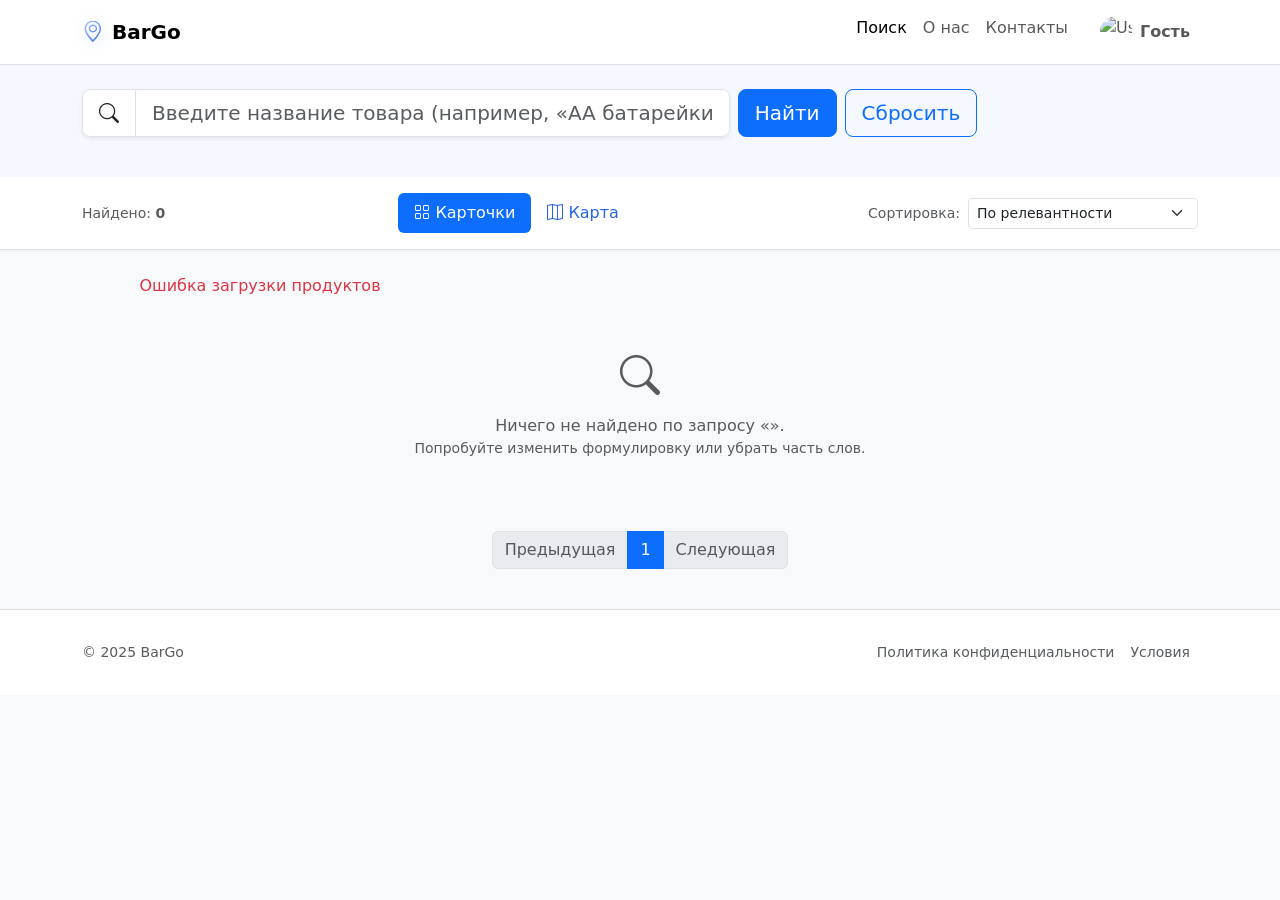
==== web/consumer/index.html @ 2ffe124f "feat: back" ====
<!DOCTYPE html>
<html lang="ru">
  <head>
    <meta charset="UTF-8" />
    <meta name="viewport" content="width=device-width, initial-scale=1" />
    <title>Поиск товаров — BarGo</title>

    <!-- Bootstrap -->
    <link rel="stylesheet" href="bootstrap-5.3.8-dist/css/bootstrap.css" />
    <link
      href="https://cdn.jsdelivr.net/npm/bootstrap-icons@1.11.3/font/bootstrap-icons.min.css"
      rel="stylesheet"
    />

    <!-- Custom CSS -->
    <link rel="stylesheet" href="style.css" />

    <!-- Leaflet CSS -->
    <link
      rel="stylesheet"
      href="https://unpkg.com/leaflet@1.9.4/dist/leaflet.css"
    />

    <!-- Optional: OSRM Routing Machine CSS -->
    <link
      rel="stylesheet"
      href="https://unpkg.com/leaflet-routing-machine@latest/dist/leaflet-routing-machine.css"
    />
  </head>
  <body>
    <!-- Navbar -->
    <nav
      class="navbar navbar-expand-lg navbar-light bg-white border-bottom sticky-top"
    >
      <div class="container">
        <a
          class="navbar-brand fw-bold d-flex align-items-center gap-2"
          href="#"
        >
          <i class="bi bi-geo-alt brand-geo" aria-hidden="true"></i>
          <span>BarGo</span>
        </a>

        <button
          class="btn btn-outline-secondary d-lg-none ms-auto me-2"
          data-bs-toggle="offcanvas"
          data-bs-target="#filtersOffcanvas"
        >
          <i class="bi bi-sliders"></i> Фильтры
        </button>

        <button
          class="navbar-toggler"
          type="button"
          data-bs-toggle="collapse"
          data-bs-target="#topbar"
          aria-controls="topbar"
          aria-expanded="false"
          aria-label="Toggle navigation"
        >
          <span class="navbar-toggler-icon"></span>
        </button>

        <div class="collapse navbar-collapse" id="topbar">
          <ul class="navbar-nav ms-auto">
            <li class="nav-item">
              <a class="nav-link active" href="#">Поиск</a>
            </li>
            <li class="nav-item"><a class="nav-link" href="#">О нас</a></li>
            <li class="nav-item"><a class="nav-link" href="#">Контакты</a></li>

            <!-- User dropdown -->
            <li class="nav-item dropdown ms-3" id="userNavItem">
              <a
                class="nav-link dropdown-toggle d-flex align-items-center gap-2"
                href="#"
                id="userButton"
                role="button"
                data-bs-toggle="dropdown"
                aria-expanded="false"
              >
                <img
                  src="https://img.freepik.com/premium-vector/default-avatar-profile-icon-social-media-user-image-gray-avatar-icon-blank-profile-silhouette-vector-illustration_561158-3485.jpg?semt=ais_hybrid&w=740&q=80"
                  alt="User Photo"
                  class="rounded-circle"
                  width="32"
                  height="32"
                />

                <span id="userName" class="fw-semibold">Гость</span>
              </a>

              <ul class="dropdown-menu dropdown-menu-end shadow" id="userMenu">
                <li>
                  <a class="dropdown-item" href="#"
                    ><i class="bi bi-pencil-square me-2"></i>Редактировать
                    профиль</a
                  >
                </li>
                <li><hr class="dropdown-divider" /></li>
                <li>
                  <a class="dropdown-item text-danger" href="#" id="logoutBtn"
                    ><i class="bi bi-box-arrow-right me-2"></i>Выйти</a
                  >
                </li>
              </ul>
            </li>
          </ul>
        </div>
      </div>
    </nav>

    <!-- LOGIN / SIGNUP MODAL -->
    <div class="modal fade" id="authModal" tabindex="-1" aria-hidden="true">
      <div class="modal-dialog modal-dialog-centered">
        <div class="modal-content rounded-4 shadow">
          <div class="modal-header border-0">
            <h5 class="modal-title" id="authModalLabel">Вход в аккаунт</h5>
            <button
              type="button"
              class="btn-close"
              data-bs-dismiss="modal"
              aria-label="Закрыть"
            ></button>
          </div>
          <div class="modal-body">
            <!-- Login Form -->
            <form id="loginForm" autocomplete="off">
              <div class="mb-3">
                <label for="loginEmail" class="form-label">Email</label>
                <input
                  type="email"
                  class="form-control"
                  id="loginEmail"
                  placeholder="Введите email"
                  required
                />
              </div>
              <div class="mb-3">
                <label for="loginPassword" class="form-label">Пароль</label>
                <input
                  type="password"
                  class="form-control"
                  id="loginPassword"
                  placeholder="Введите пароль"
                  required
                />
              </div>
              <div id="loginError" class="text-danger small d-none mb-2"></div>
              <button type="submit" class="btn btn-primary w-100">Войти</button>
            </form>

            <!-- Register Form -->
            <form id="signupForm" class="d-none mt-3" autocomplete="off">
              <div class="row">
                <div class="col-md-6 mb-2">
                  <input
                    type="text"
                    class="form-control"
                    id="signupFirstname"
                    placeholder="Имя"
                    required
                  />
                </div>
                <div class="col-md-6 mb-2">
                  <input
                    type="text"
                    class="form-control"
                    id="signupLastname"
                    placeholder="Фамилия"
                    required
                  />
                </div>
              </div>
              <div class="mb-2">
                <input
                  type="email"
                  class="form-control"
                  id="signupEmail"
                  placeholder="Email"
                  required
                />
              </div>
              <div class="mb-2">
                <input
                  type="tel"
                  class="form-control"
                  id="signupPhone"
                  placeholder="Телефон"
                  required
                />
              </div>
              <div class="mb-2">
                <input
                  type="password"
                  class="form-control"
                  id="signupPassword"
                  placeholder="Пароль"
                  required
                />
              </div>
              <div id="signupError" class="text-danger small d-none mb-2"></div>
              <button type="submit" class="btn btn-success w-100">
                Создать аккаунт
              </button>
            </form>

            <!-- Switch link -->
            <div class="text-center mt-3">
              <a href="#" id="switchAuth" class="small text-primary"
                >Нет аккаунта? Зарегистрируйтесь</a
              >
            </div>
          </div>
        </div>
      </div>
    </div>

    <!-- Search row -->
    <section class="py-4 section-soft">
      <div class="container">
        <form
          id="searchForm"
          class="row g-2 align-items-center"
          autocomplete="off"
        >
          <div class="col-12 col-lg-7">
            <label for="q" class="form-label visually-hidden">Что ищем?</label>
            <div
              class="input-group input-group-lg shadow-sm rounded-3 overflow-hidden"
            >
              <span class="input-group-text bg-white"
                ><i class="bi bi-search"></i
              ></span>
              <input
                id="q"
                type="text"
                class="form-control"
                placeholder="Введите название товара (например, «AA батарейки»)"
              />
            </div>
          </div>
          <div class="col-12 col-lg-auto">
            <button class="btn btn-lg btn-primary w-100" type="submit">
              Найти
            </button>
          </div>
          <div class="col-12 col-lg-auto">
            <button
              id="clearBtn"
              class="btn btn-lg btn-outline-primary w-100"
              type="button"
            >
              Сбросить
            </button>
          </div>
        </form>

        <!-- Чипы активных параметров -->
        <div class="mt-3 d-flex flex-wrap align-items-center gap-2 small">
          <span id="activeQueryChip" class="badge rounded-pill bg-chip d-none"
            >Запрос: «...»</span
          >
          <span id="activeSortChip" class="badge rounded-pill bg-chip d-none"
            >Сортировка: ...</span
          >
          <span
            id="clearAll"
            class="link-primary text-decoration-none d-none"
            role="button"
            >Сбросить всё</span
          >
        </div>
      </div>
    </section>

    <!-- Controls: найдено + табы + сортировка -->
    <section class="py-3 controls-sticky bg-white border-bottom">
      <div
        class="container d-flex flex-wrap align-items-center justify-content-between gap-3"
      >
        <div class="text-muted small">
          Найдено: <strong id="foundCount">—</strong>
        </div>

        <!-- Табы -->
        <ul class="nav nav-pills ms-auto me-auto" id="viewTabs" role="tablist">
          <li class="nav-item" role="presentation">
            <button
              class="nav-link active"
              id="list-tab"
              data-bs-toggle="tab"
              data-bs-target="#listPane"
              type="button"
              role="tab"
              aria-controls="listPane"
              aria-selected="true"
            >
              <i class="bi bi-grid"></i> Карточки
            </button>
          </li>
          <li class="nav-item" role="presentation">
            <button
              class="nav-link"
              id="map-tab"
              data-bs-toggle="tab"
              data-bs-target="#mapPane"
              type="button"
              role="tab"
              aria-controls="mapPane"
              aria-selected="false"
            >
              <i class="bi bi-map"></i> Карта
            </button>
          </li>
        </ul>

        <!-- Сортировка -->
        <div class="d-flex align-items-center gap-2">
          <label for="sortSelect" class="small text-muted mb-0"
            >Сортировка:</label
          >
          <select
            id="sortSelect"
            class="form-select form-select-sm sort-select"
          >
            <option value="relevance" selected>По релевантности</option>
            <option value="price_asc">Цена: сначала дешевле</option>
            <option value="price_desc">Цена: сначала дороже</option>
            <option value="distance_asc">Расстояние: ближайшие</option>
            <option value="distance_desc">Расстояние: дальние</option>
          </select>
        </div>
      </div>
    </section>

    <!-- Content -->
    <section class="py-4">
      <div class="container">
        <div class="tab-content">
          <!-- LIST VIEW -->
          <div
            class="tab-pane fade show active"
            id="listPane"
            role="tabpanel"
            aria-labelledby="list-tab"
          >
            <div
              id="cardsGrid"
              class="row row-cols-1 row-cols-md-2 row-cols-lg-3 g-4"
            ></div>

            <!-- Ничего не найдено -->
            <div id="emptyState" class="text-center text-muted py-5 d-none">
              <i class="bi bi-search fs-1 d-block mb-2"></i>
              Ничего не найдено по запросу «<span id="emptyQuery">...</span>».
              <div class="small">
                Попробуйте изменить формулировку или убрать часть слов.
              </div>
            </div>

            <!-- Пагинация -->
            <nav class="mt-4">
              <ul
                class="pagination justify-content-center"
                id="pagination"
              ></ul>
            </nav>
          </div>

          <!-- MAP VIEW -->
          <div
            class="tab-pane fade"
            id="mapPane"
            role="tabpanel"
            aria-labelledby="map-tab"
          >
            <div
              class="map-wrapper rounded-3 border shadow-sm overflow-hidden"
              style="height: 600px"
            >
              <div id="map" style="height: 100%; width: 100%"></div>
            </div>
          </div>
        </div>
        <!-- /tab-content -->
      </div>
    </section>

    <!-- Footer -->
    <footer class="border-top py-4 bg-white">
      <div
        class="container d-flex flex-wrap justify-content-between align-items-center gap-3"
      >
        <span class="text-muted small">© 2025 BarGo</span>
        <ul class="nav small">
          <li class="nav-item">
            <a href="#" class="nav-link px-2 text-muted"
              >Политика конфиденциальности</a
            >
          </li>
          <li class="nav-item">
            <a href="#" class="nav-link px-2 text-muted">Условия</a>
          </li>
        </ul>
      </div>
    </footer>

    <!-- Bootstrap JS (bundle обязателен для табов) -->
    <script src="bootstrap-5.3.8-dist/js/bootstrap.bundle.js"></script>

    <!-- Leaflet JS -->
    <script src="https://unpkg.com/leaflet@1.9.4/dist/leaflet.js"></script>

    <!-- OSRM Routing Machine -->
    <script src="https://unpkg.com/leaflet-routing-machine@latest/dist/leaflet-routing-machine.js"></script>

    <!-- Custom scripts -->
    <script src="auth.js"></script>
    <script src="script.js"></script>
    <script src="map.js"></script>
    <script src="productsLoader.js"></script>
  </body>
</html>
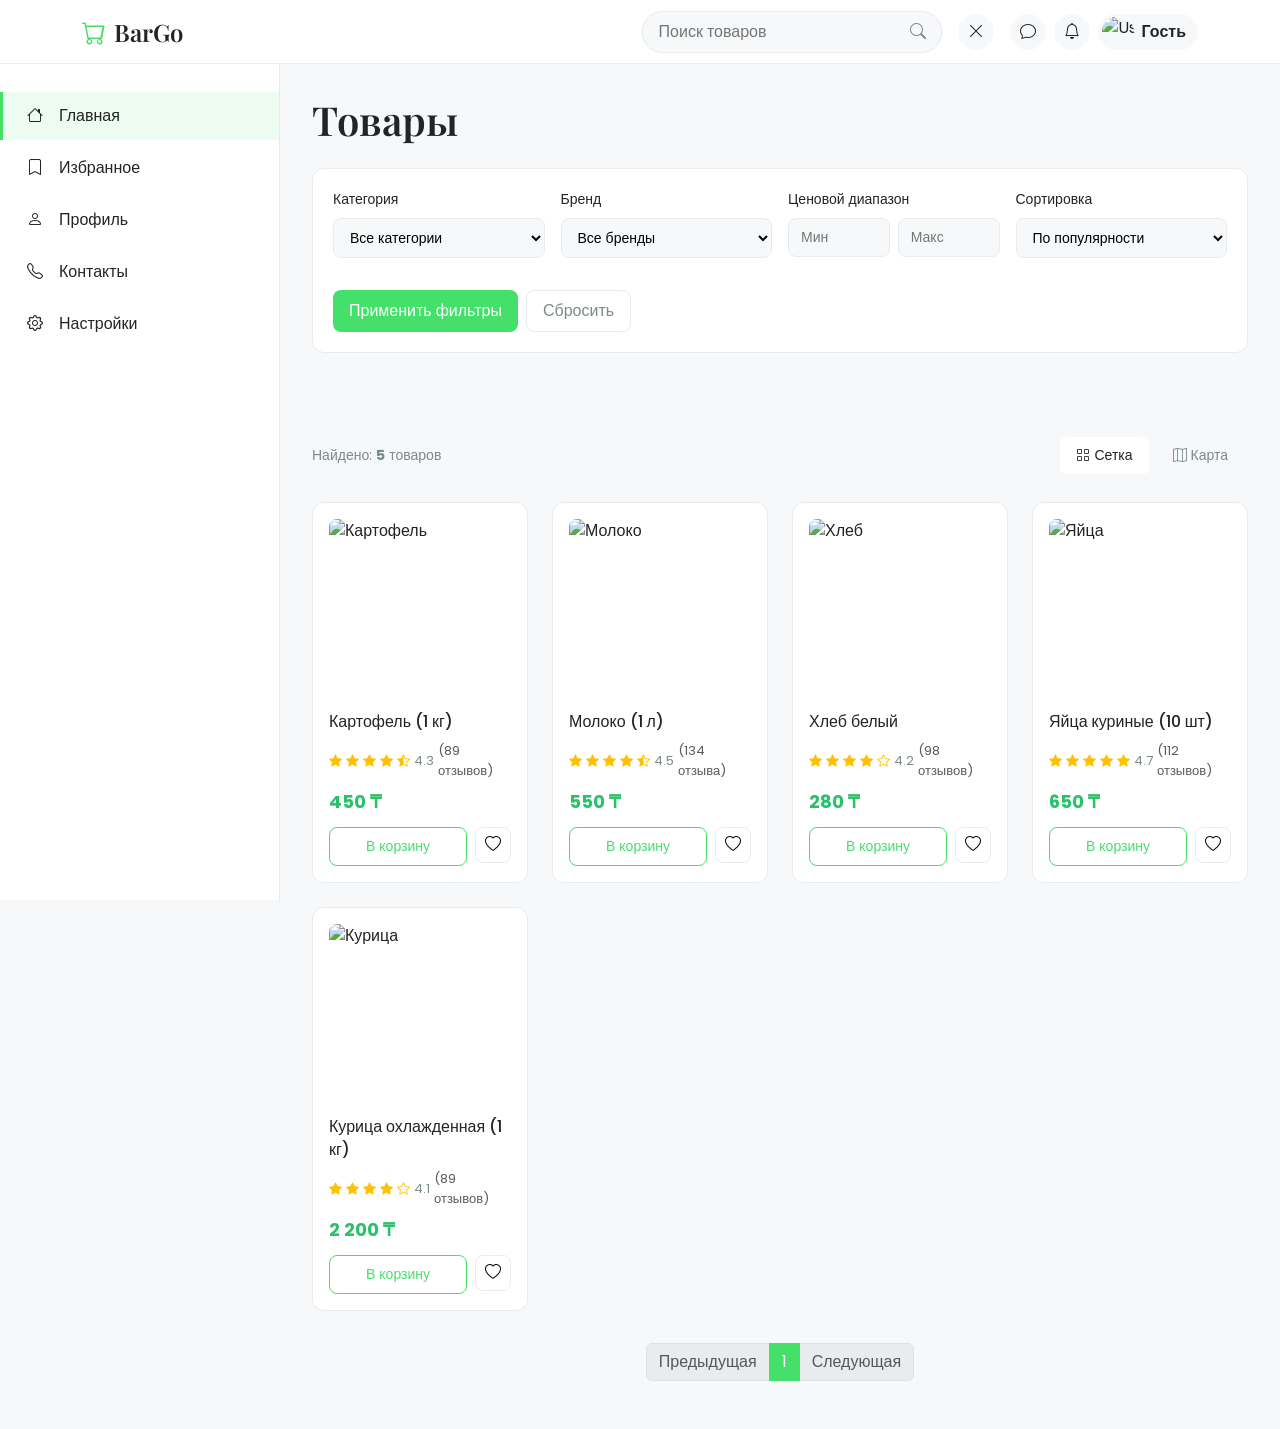
==== commit 8b82a9a5: "feat: in_stock fix" ====
--- a/web/consumer/index.html
+++ b/web/consumer/index.html
@@ -3,114 +3,145 @@
   <head>
     <meta charset="UTF-8" />
     <meta name="viewport" content="width=device-width, initial-scale=1" />
-    <title>Поиск товаров — BarGo</title>
+    <title>BarGo - Поиск товаров</title>
 
     <!-- Bootstrap -->
-    <link rel="stylesheet" href="bootstrap-5.3.8-dist/css/bootstrap.css" />
+    <link rel="stylesheet" href="./bootstrap-5.3.8-dist/css/bootstrap.css" />
     <link
       href="https://cdn.jsdelivr.net/npm/bootstrap-icons@1.11.3/font/bootstrap-icons.min.css"
       rel="stylesheet"
     />
 
-    <!-- Custom CSS -->
-    <link rel="stylesheet" href="style.css" />
+    <!-- Google Fonts -->
+    <link
+      href="https://fonts.googleapis.com/css2?family=Playfair+Display:wght@600&family=Poppins:wght@400;500;700&display=swap"
+      rel="stylesheet"
+    />
 
     <!-- Leaflet CSS -->
     <link
       rel="stylesheet"
       href="https://unpkg.com/leaflet@1.9.4/dist/leaflet.css"
     />
-
-    <!-- Optional: OSRM Routing Machine CSS -->
     <link
       rel="stylesheet"
       href="https://unpkg.com/leaflet-routing-machine@latest/dist/leaflet-routing-machine.css"
     />
+
+    <!-- Custom CSS -->
+    <link rel="stylesheet" href="style.css" />
   </head>
+
   <body>
-    <!-- Navbar -->
-    <nav
-      class="navbar navbar-expand-lg navbar-light bg-white border-bottom sticky-top"
-    >
-      <div class="container">
-        <a
-          class="navbar-brand fw-bold d-flex align-items-center gap-2"
-          href="#"
-        >
-          <i class="bi bi-geo-alt brand-geo" aria-hidden="true"></i>
-          <span>BarGo</span>
+    <!-- Header -->
+    <header class="header">
+      <div class="container h-100">
+        <div class="d-flex align-items-center justify-content-between h-100">
+          <div class="d-flex align-items-center gap-4">
+            <button class="icon-btn d-lg-none" id="sidebarToggle">
+              <i class="bi bi-list"></i>
+            </button>
+            <a href="#" class="logo d-flex align-items-center gap-2">
+              <i class="bi bi-cart"></i>
+              <span>BarGo</span>
+            </a>
+          </div>
+
+          <form
+            id="searchForm"
+            class="d-flex align-items-center gap-3"
+            autocomplete="off"
+          >
+            <div class="position-relative">
+              <input
+                type="text"
+                class="search-input"
+                placeholder="Поиск товаров"
+                id="q"
+              />
+              <i
+                class="bi bi-search position-absolute"
+                style="
+                  right: 16px;
+                  top: 50%;
+                  transform: translateY(-50%);
+                  color: var(--muted);
+                "
+              ></i>
+            </div>
+
+            <button type="button" class="icon-btn" id="clearBtn">
+              <i class="bi bi-x-lg"></i>
+            </button>
+
+            <div class="d-flex gap-2">
+              <button class="icon-btn">
+                <i class="bi bi-chat"></i>
+              </button>
+              <button class="icon-btn">
+                <i class="bi bi-bell"></i>
+              </button>
+              <div class="dropdown">
+                <button
+                  class="icon-btn dropdown-toggle d-flex align-items-center gap-2"
+                  id="userButton"
+                  data-bs-toggle="dropdown"
+                >
+                  <img
+                    src="https://img.freepik.com/premium-vector/default-avatar-profile-icon-social-media-user-image-gray-avatar-icon-blank-profile-silhouette-vector-illustration_561158-3485.jpg?semt=ais_hybrid&w=740&q=80"
+                    alt="User Photo"
+                    class="rounded-circle"
+                    width="32"
+                    height="32"
+                    id="userAvatar"
+                  />
+                  <span id="userName" class="fw-semibold">Гость</span>
+                </button>
+                <ul class="dropdown-menu dropdown-menu-end" id="userMenu">
+                  <li>
+                    <a class="dropdown-item" href="#"
+                      ><i class="bi bi-pencil-square me-2"></i>Редактировать
+                      профиль</a
+                    >
+                  </li>
+                  <li>
+                    <hr class="dropdown-divider" />
+                  </li>
+                  <li>
+                    <a class="dropdown-item text-danger" href="#" id="logoutBtn"
+                      ><i class="bi bi-box-arrow-right me-2"></i>Выйти</a
+                    >
+                  </li>
+                </ul>
+              </div>
+            </div>
+          </form>
+        </div>
+      </div>
+    </header>
+
+    <!-- Sidebar -->
+    <aside class="sidebar" id="sidebar">
+      <nav class="sidebar-nav">
+        <a href="#" class="nav-link active">
+          <i class="bi bi-house me-3"></i>Главная
         </a>
-
-        <button
-          class="btn btn-outline-secondary d-lg-none ms-auto me-2"
-          data-bs-toggle="offcanvas"
-          data-bs-target="#filtersOffcanvas"
-        >
-          <i class="bi bi-sliders"></i> Фильтры
-        </button>
-
-        <button
-          class="navbar-toggler"
-          type="button"
-          data-bs-toggle="collapse"
-          data-bs-target="#topbar"
-          aria-controls="topbar"
-          aria-expanded="false"
-          aria-label="Toggle navigation"
-        >
-          <span class="navbar-toggler-icon"></span>
-        </button>
-
-        <div class="collapse navbar-collapse" id="topbar">
-          <ul class="navbar-nav ms-auto">
-            <li class="nav-item">
-              <a class="nav-link active" href="#">Поиск</a>
-            </li>
-            <li class="nav-item"><a class="nav-link" href="#">О нас</a></li>
-            <li class="nav-item"><a class="nav-link" href="#">Контакты</a></li>
-
-            <!-- User dropdown -->
-            <li class="nav-item dropdown ms-3" id="userNavItem">
-              <a
-                class="nav-link dropdown-toggle d-flex align-items-center gap-2"
-                href="#"
-                id="userButton"
-                role="button"
-                data-bs-toggle="dropdown"
-                aria-expanded="false"
-              >
-                <img
-                  src="https://img.freepik.com/premium-vector/default-avatar-profile-icon-social-media-user-image-gray-avatar-icon-blank-profile-silhouette-vector-illustration_561158-3485.jpg?semt=ais_hybrid&w=740&q=80"
-                  alt="User Photo"
-                  class="rounded-circle"
-                  width="32"
-                  height="32"
-                />
-
-                <span id="userName" class="fw-semibold">Гость</span>
-              </a>
-
-              <ul class="dropdown-menu dropdown-menu-end shadow" id="userMenu">
-                <li>
-                  <a class="dropdown-item" href="#"
-                    ><i class="bi bi-pencil-square me-2"></i>Редактировать
-                    профиль</a
-                  >
-                </li>
-                <li><hr class="dropdown-divider" /></li>
-                <li>
-                  <a class="dropdown-item text-danger" href="#" id="logoutBtn"
-                    ><i class="bi bi-box-arrow-right me-2"></i>Выйти</a
-                  >
-                </li>
-              </ul>
-            </li>
-          </ul>
-        </div>
-      </div>
-    </nav>
-
-    <!-- LOGIN / SIGNUP MODAL -->
+        <a href="#" class="nav-link">
+          <i class="bi bi-bookmark me-3"></i>Избранное
+        </a>
+        <a href="#" class="nav-link">
+          <i class="bi bi-person me-3"></i>Профиль
+        </a>
+        <a href="#" class="nav-link">
+          <i class="bi bi-telephone me-3"></i>Контакты
+        </a>
+        <a href="#" class="nav-link">
+          <i class="bi bi-gear me-3"></i>Настройки
+        </a>
+      </nav>
+    </aside>
+
+    <!-- Auth Modal -->
     <div class="modal fade" id="authModal" tabindex="-1" aria-hidden="true">
       <div class="modal-dialog modal-dialog-centered">
         <div class="modal-content rounded-4 shadow">
@@ -204,7 +235,6 @@
                 Создать аккаунт
               </button>
             </form>
-
             <!-- Switch link -->
             <div class="text-center mt-3">
               <a href="#" id="switchAuth" class="small text-primary"
@@ -216,209 +246,313 @@
       </div>
     </div>
 
-    <!-- Search row -->
-    <section class="py-4 section-soft">
-      <div class="container">
-        <form
-          id="searchForm"
-          class="row g-2 align-items-center"
-          autocomplete="off"
-        >
-          <div class="col-12 col-lg-7">
-            <label for="q" class="form-label visually-hidden">Что ищем?</label>
-            <div
-              class="input-group input-group-lg shadow-sm rounded-3 overflow-hidden"
-            >
-              <span class="input-group-text bg-white"
-                ><i class="bi bi-search"></i
-              ></span>
-              <input
-                id="q"
-                type="text"
-                class="form-control"
-                placeholder="Введите название товара (например, «AA батарейки»)"
-              />
-            </div>
-          </div>
-          <div class="col-12 col-lg-auto">
-            <button class="btn btn-lg btn-primary w-100" type="submit">
-              Найти
+    <!-- Main Content -->
+    <main class="main-content">
+      <h1 class="page-title">Товары</h1>
+
+      <!-- Filters Section -->
+      <section class="filters-section">
+        <div class="row g-3">
+          <div class="col-md-3">
+            <div class="filter-group">
+              <label class="filter-label">Категория</label>
+              <select class="filter-select" id="categoryFilter">
+                <option value="">Все категории</option>
+                <option value="овощи">Овощи</option>
+                <option value="молочные">Молочные продукты</option>
+                <option value="хлеб">Хлеб</option>
+                <option value="яйца">Яйца</option>
+                <option value="мясо">Мясо</option>
+                <option value="электроника">Электроника</option>
+              </select>
+            </div>
+          </div>
+          <div class="col-md-3">
+            <div class="filter-group">
+              <label class="filter-label">Бренд</label>
+              <select class="filter-select" id="brandFilter">
+                <option value="">Все бренды</option>
+                <option value="duracell">Duracell</option>
+              </select>
+            </div>
+          </div>
+          <div class="col-md-3">
+            <div class="filter-group">
+              <label class="filter-label">Ценовой диапазон</label>
+              <div class="d-flex gap-2">
+                <input
+                  type="number"
+                  class="filter-input"
+                  placeholder="Мин"
+                  id="priceMin"
+                />
+                <input
+                  type="number"
+                  class="filter-input"
+                  placeholder="Макс"
+                  id="priceMax"
+                />
+              </div>
+            </div>
+          </div>
+          <div class="col-md-3">
+            <div class="filter-group">
+              <label class="filter-label">Сортировка</label>
+              <select class="filter-select" id="sortSelect">
+                <option value="relevance" selected>По популярности</option>
+                <option value="price_asc">Цена: по возрастанию</option>
+                <option value="price_desc">Цена: по убыванию</option>
+                <option value="distance_asc">Расстояние: ближайшие</option>
+              </select>
+            </div>
+          </div>
+          <div class="col-12">
+            <div class="d-flex gap-2">
+              <button class="btn-apply" id="applyFilters">
+                Применить фильтры
+              </button>
+              <button class="btn-reset" id="clearBtn">Сбросить</button>
+            </div>
+          </div>
+        </div>
+      </section>
+
+      <!-- Active Filters -->
+      <div class="active-filters" id="activeFilters">
+        <span class="filter-chip d-none" id="activeQueryChip"></span>
+        <span class="filter-chip d-none" id="activeSortChip"></span>
+        <button type="button" class="btn-reset d-none" id="clearAll">
+          Сбросить всё
+        </button>
+      </div>
+
+      <!-- Controls -->
+      <div class="controls-row">
+        <div class="results-count">
+          Найдено: <strong id="foundCount">—</strong> товаров
+        </div>
+
+        <div class="d-flex align-items-center gap-3">
+          <div class="view-tabs">
+            <button class="view-tab active" data-view="grid">
+              <i class="bi bi-grid"></i> Сетка
             </button>
-          </div>
-          <div class="col-12 col-lg-auto">
-            <button
-              id="clearBtn"
-              class="btn btn-lg btn-outline-primary w-100"
-              type="button"
-            >
-              Сбросить
-            </button>
-          </div>
-        </form>
-
-        <!-- Чипы активных параметров -->
-        <div class="mt-3 d-flex flex-wrap align-items-center gap-2 small">
-          <span id="activeQueryChip" class="badge rounded-pill bg-chip d-none"
-            >Запрос: «...»</span
-          >
-          <span id="activeSortChip" class="badge rounded-pill bg-chip d-none"
-            >Сортировка: ...</span
-          >
-          <span
-            id="clearAll"
-            class="link-primary text-decoration-none d-none"
-            role="button"
-            >Сбросить всё</span
-          >
-        </div>
-      </div>
-    </section>
-
-    <!-- Controls: найдено + табы + сортировка -->
-    <section class="py-3 controls-sticky bg-white border-bottom">
-      <div
-        class="container d-flex flex-wrap align-items-center justify-content-between gap-3"
-      >
-        <div class="text-muted small">
-          Найдено: <strong id="foundCount">—</strong>
-        </div>
-
-        <!-- Табы -->
-        <ul class="nav nav-pills ms-auto me-auto" id="viewTabs" role="tablist">
-          <li class="nav-item" role="presentation">
-            <button
-              class="nav-link active"
-              id="list-tab"
-              data-bs-toggle="tab"
-              data-bs-target="#listPane"
-              type="button"
-              role="tab"
-              aria-controls="listPane"
-              aria-selected="true"
-            >
-              <i class="bi bi-grid"></i> Карточки
-            </button>
-          </li>
-          <li class="nav-item" role="presentation">
-            <button
-              class="nav-link"
-              id="map-tab"
-              data-bs-toggle="tab"
-              data-bs-target="#mapPane"
-              type="button"
-              role="tab"
-              aria-controls="mapPane"
-              aria-selected="false"
-            >
+            <button class="view-tab" data-view="map">
               <i class="bi bi-map"></i> Карта
             </button>
-          </li>
-        </ul>
-
-        <!-- Сортировка -->
-        <div class="d-flex align-items-center gap-2">
-          <label for="sortSelect" class="small text-muted mb-0"
-            >Сортировка:</label
-          >
-          <select
-            id="sortSelect"
-            class="form-select form-select-sm sort-select"
-          >
-            <option value="relevance" selected>По релевантности</option>
-            <option value="price_asc">Цена: сначала дешевле</option>
-            <option value="price_desc">Цена: сначала дороже</option>
-            <option value="distance_asc">Расстояние: ближайшие</option>
-            <option value="distance_desc">Расстояние: дальние</option>
-          </select>
-        </div>
-      </div>
-    </section>
-
-    <!-- Content -->
-    <section class="py-4">
-      <div class="container">
-        <div class="tab-content">
-          <!-- LIST VIEW -->
-          <div
-            class="tab-pane fade show active"
-            id="listPane"
-            role="tabpanel"
-            aria-labelledby="list-tab"
-          >
-            <div
-              id="cardsGrid"
-              class="row row-cols-1 row-cols-md-2 row-cols-lg-3 g-4"
-            ></div>
-
-            <!-- Ничего не найдено -->
-            <div id="emptyState" class="text-center text-muted py-5 d-none">
-              <i class="bi bi-search fs-1 d-block mb-2"></i>
-              Ничего не найдено по запросу «<span id="emptyQuery">...</span>».
-              <div class="small">
-                Попробуйте изменить формулировку или убрать часть слов.
-              </div>
-            </div>
-
-            <!-- Пагинация -->
-            <nav class="mt-4">
-              <ul
-                class="pagination justify-content-center"
-                id="pagination"
-              ></ul>
-            </nav>
-          </div>
-
-          <!-- MAP VIEW -->
-          <div
-            class="tab-pane fade"
-            id="mapPane"
-            role="tabpanel"
-            aria-labelledby="map-tab"
-          >
-            <div
-              class="map-wrapper rounded-3 border shadow-sm overflow-hidden"
-              style="height: 600px"
-            >
-              <div id="map" style="height: 100%; width: 100%"></div>
-            </div>
-          </div>
-        </div>
-        <!-- /tab-content -->
-      </div>
-    </section>
-
-    <!-- Footer -->
-    <footer class="border-top py-4 bg-white">
-      <div
-        class="container d-flex flex-wrap justify-content-between align-items-center gap-3"
-      >
-        <span class="text-muted small">© 2025 BarGo</span>
-        <ul class="nav small">
-          <li class="nav-item">
-            <a href="#" class="nav-link px-2 text-muted"
-              >Политика конфиденциальности</a
-            >
-          </li>
-          <li class="nav-item">
-            <a href="#" class="nav-link px-2 text-muted">Условия</a>
-          </li>
-        </ul>
-      </div>
-    </footer>
-
-    <!-- Bootstrap JS (bundle обязателен для табов) -->
+          </div>
+        </div>
+      </div>
+
+      <!-- Products Grid -->
+      <div class="product-grid" id="cardsGrid">
+        <!-- Product Cards -->
+        <div
+          class="prod-card"
+          data-title="Картофель (1 кг)"
+          data-keywords="картошка картофель овощи гарнир"
+          data-price="450"
+          data-distance="0.8"
+          data-category="овощи"
+          data-brand=""
+        >
+          <div class="product-card">
+            <img
+              src="https://images.unsplash.com/photo-1518977676601-b53f82aba655?w=400&h=300&fit=crop"
+              alt="Картофель"
+              class="product-image"
+            />
+            <h3 class="product-title js-title">Картофель (1 кг)</h3>
+            <div class="product-rating">
+              <i class="bi bi-star-fill text-warning"></i>
+              <i class="bi bi-star-fill text-warning"></i>
+              <i class="bi bi-star-fill text-warning"></i>
+              <i class="bi bi-star-fill text-warning"></i>
+              <i class="bi bi-star-half text-warning"></i>
+              <span>4.3</span>
+              <span class="text-muted">(89 отзывов)</span>
+            </div>
+            <div class="product-price">450 ₸</div>
+            <div class="product-actions">
+              <button class="btn-cart">В корзину</button>
+              <button class="btn-wishlist">
+                <i class="bi bi-heart"></i>
+              </button>
+            </div>
+          </div>
+        </div>
+
+        <div
+          class="prod-card"
+          data-title="Молоко (1 л)"
+          data-keywords="молоко молочные продукты напиток"
+          data-price="550"
+          data-distance="1.1"
+          data-category="молочные"
+          data-brand=""
+        >
+          <div class="product-card">
+            <img
+              src="https://images.unsplash.com/photo-1563636619-e9143da7973b?w=400&h=300&fit=crop"
+              alt="Молоко"
+              class="product-image"
+            />
+            <h3 class="product-title js-title">Молоко (1 л)</h3>
+            <div class="product-rating">
+              <i class="bi bi-star-fill text-warning"></i>
+              <i class="bi bi-star-fill text-warning"></i>
+              <i class="bi bi-star-fill text-warning"></i>
+              <i class="bi bi-star-fill text-warning"></i>
+              <i class="bi bi-star-half text-warning"></i>
+              <span>4.5</span>
+              <span class="text-muted">(134 отзыва)</span>
+            </div>
+            <div class="product-price">550 ₸</div>
+            <div class="product-actions">
+              <button class="btn-cart">В корзину</button>
+              <button class="btn-wishlist">
+                <i class="bi bi-heart"></i>
+              </button>
+            </div>
+          </div>
+        </div>
+
+        <div
+          class="prod-card"
+          data-title="Хлеб белый"
+          data-keywords="хлеб белый багет выпечка"
+          data-price="280"
+          data-distance="0.9"
+          data-category="хлеб"
+          data-brand=""
+        >
+          <div class="product-card">
+            <img
+              src="https://images.unsplash.com/photo-1549931319-a545dcf3bc73?w=400&h=300&fit=crop"
+              alt="Хлеб"
+              class="product-image"
+            />
+            <h3 class="product-title js-title">Хлеб белый</h3>
+            <div class="product-rating">
+              <i class="bi bi-star-fill text-warning"></i>
+              <i class="bi bi-star-fill text-warning"></i>
+              <i class="bi bi-star-fill text-warning"></i>
+              <i class="bi bi-star-fill text-warning"></i>
+              <i class="bi bi-star text-warning"></i>
+              <span>4.2</span>
+              <span class="text-muted">(98 отзывов)</span>
+            </div>
+            <div class="product-price">280 ₸</div>
+            <div class="product-actions">
+              <button class="btn-cart">В корзину</button>
+              <button class="btn-wishlist">
+                <i class="bi bi-heart"></i>
+              </button>
+            </div>
+          </div>
+        </div>
+
+        <div
+          class="prod-card"
+          data-title="Яйца куриные (10 шт)"
+          data-keywords="яйца куриные белок завтрак"
+          data-price="650"
+          data-distance="1.4"
+          data-category="яйца"
+          data-brand=""
+        >
+          <div class="product-card">
+            <img
+              src="https://images.unsplash.com/photo-1582722872445-44dc5f7e3c8f?w=400&h=300&fit=crop"
+              alt="Яйца"
+              class="product-image"
+            />
+            <h3 class="product-title js-title">Яйца куриные (10 шт)</h3>
+            <div class="product-rating">
+              <i class="bi bi-star-fill text-warning"></i>
+              <i class="bi bi-star-fill text-warning"></i>
+              <i class="bi bi-star-fill text-warning"></i>
+              <i class="bi bi-star-fill text-warning"></i>
+              <i class="bi bi-star-fill text-warning"></i>
+              <span>4.7</span>
+              <span class="text-muted">(112 отзывов)</span>
+            </div>
+            <div class="product-price">650 ₸</div>
+            <div class="product-actions">
+              <button class="btn-cart">В корзину</button>
+              <button class="btn-wishlist">
+                <i class="bi bi-heart"></i>
+              </button>
+            </div>
+          </div>
+        </div>
+
+        <div
+          class="prod-card"
+          data-title="Курица охлажденная (1 кг)"
+          data-keywords="курица мясо птица охлажденная"
+          data-price="2200"
+          data-distance="2.1"
+          data-category="мясо"
+          data-brand=""
+        >
+          <div class="product-card">
+            <img
+              src="https://images.unsplash.com/photo-1587593810167-a84920ea0781?w=400&h=300&fit=crop"
+              alt="Курица"
+              class="product-image"
+            />
+            <h3 class="product-title js-title">Курица охлажденная (1 кг)</h3>
+            <div class="product-rating">
+              <i class="bi bi-star-fill text-warning"></i>
+              <i class="bi bi-star-fill text-warning"></i>
+              <i class="bi bi-star-fill text-warning"></i>
+              <i class="bi bi-star-fill text-warning"></i>
+              <i class="bi bi-star text-warning"></i>
+              <span>4.1</span>
+              <span class="text-muted">(89 отзывов)</span>
+            </div>
+            <div class="product-price">2 200 ₸</div>
+            <div class="product-actions">
+              <button class="btn-cart">В корзину</button>
+              <button class="btn-wishlist">
+                <i class="bi bi-heart"></i>
+              </button>
+            </div>
+          </div>
+        </div>
+      </div>
+
+      <!-- Map View -->
+      <div class="map-view" id="mapView">
+        <div id="map"></div>
+      </div>
+
+      <!-- Empty State -->
+      <div id="emptyState" class="text-center text-muted py-5 d-none">
+        <i class="bi bi-search fs-1 d-block mb-2"></i>
+        По запросу «<span id="emptyQuery">...</span>» ничего не найдено.
+        <div class="small">
+          Попробуйте изменить формулировку или убрать часть слов.
+        </div>
+      </div>
+
+      <!-- Pagination -->
+      <nav class="mt-4">
+        <ul class="pagination justify-content-center" id="pagination"></ul>
+      </nav>
+    </main>
+
+    <!-- Bootstrap JS -->
+    <!-- В конце body, обновите порядок скриптов -->
     <script src="bootstrap-5.3.8-dist/js/bootstrap.bundle.js"></script>
-
-    <!-- Leaflet JS -->
     <script src="https://unpkg.com/leaflet@1.9.4/dist/leaflet.js"></script>
-
-    <!-- OSRM Routing Machine -->
     <script src="https://unpkg.com/leaflet-routing-machine@latest/dist/leaflet-routing-machine.js"></script>
 
-    <!-- Custom scripts -->
+    <!-- Custom Scripts -->
     <script src="auth.js"></script>
+    <script src="productsLoader.js"></script>
     <script src="script.js"></script>
     <script src="map.js"></script>
-    <script src="productsLoader.js"></script>
   </body>
 </html>
--- a/web/consumer/style.css
+++ b/web/consumer/style.css
@@ -0,0 +1,592 @@
+:root {
+  --bg: #F7F8F9;
+  --card-bg: #FFFFFF;
+  --text: #222425;
+  --muted: #7B8A8A;
+  --accent-green: #45E06A;
+  --accent-green-hover: #2CCF61;
+  --border-light: #E8EBEE;
+  --price-color: #29C26B;
+}
+
+/* Base Styles */
+body {
+  font-family: 'Poppins', sans-serif;
+  background-color: var(--bg);
+  color: var(--text);
+  margin: 0;
+  padding: 64px 0 0; /* добавили верхний отступ под высоту header */
+}
+
+/* Header - FIXED */
+.header {
+  height: 64px;
+  background: var(--card-bg);
+  border-bottom: 1px solid var(--border-light);
+  position: fixed;      /* было sticky */
+  top: 0;
+  left: 0;
+  right: 0;
+  z-index: 1000;
+  display: flex;
+  align-items: center;
+}
+
+.header .container {
+  height: 100%;
+}
+
+.header .container > div {
+  height: 100%;
+}
+
+.logo {
+  font-family: 'Playfair Display', serif;
+  font-weight: 600;
+  font-size: 24px;
+  color: var(--text);
+  text-decoration: none;
+  display: flex;
+  align-items: center;
+  gap: 0.5rem;
+}
+
+.logo i {
+  color: var(--accent-green);
+}
+
+.search-input {
+  border-radius: 20px;
+  border: 1px solid var(--border-light);
+  padding: 8px 16px;
+  width: 300px;
+  background: var(--bg);
+}
+
+.icon-btn {
+  width: 36px;
+  height: 36px;
+  border-radius: 50%;
+  display: flex;
+  align-items: center;
+  justify-content: center;
+  background: var(--bg);
+  border: none;
+  color: var(--text);
+  transition: all 0.3s ease;
+  text-decoration: none;
+}
+
+.icon-btn:hover {
+  background: var(--border-light);
+}
+
+/* Dropdown fix */
+.dropdown-toggle::after {
+  display: none;
+}
+
+/* Sidebar */
+.sidebar {
+  width: 280px;
+  background: var(--card-bg);
+  position: fixed;
+  left: 0;
+  top: 64px;
+  bottom: 0;                  /* вместо height: calc(100vh - 64px) */
+  border-right: 1px solid var(--border-light);
+  padding: 24px 0;
+  overflow-y: auto;
+}
+
+.sidebar-nav .nav-link {
+  color: var(--text);
+  padding: 12px 24px;
+  margin: 4px 0;
+  border-left: 3px solid transparent;
+  transition: all 0.3s ease;
+  text-decoration: none;
+  display: block;
+}
+
+.sidebar-nav .nav-link:hover,
+.sidebar-nav .nav-link.active {
+  border-left-color: var(--accent-green);
+  background: rgba(69, 224, 106, 0.1);
+}
+
+/* Main Content */
+.main-content {
+  margin-left: 280px;
+  padding: 32px;
+  min-height: calc(100vh - 64px);
+}
+
+.page-title {
+  font-family: 'Playfair Display', serif;
+  font-size: 40px;
+  font-weight: 600;
+  margin-bottom: 24px;
+}
+
+/* Filters */
+.filters-section {
+  background: var(--card-bg);
+  border-radius: 12px;
+  padding: 20px;
+  margin-bottom: 24px;
+  border: 1px solid var(--border-light);
+}
+
+.filter-group {
+  margin-bottom: 16px;
+}
+
+.filter-label {
+  font-weight: 500;
+  margin-bottom: 8px;
+  color: var(--text);
+  font-size: 14px;
+  display: block;
+}
+
+.filter-select, .filter-input {
+  border: 1px solid var(--border-light);
+  border-radius: 8px;
+  padding: 8px 12px;
+  width: 100%;
+  background: var(--bg);
+  font-size: 14px;
+}
+
+.btn-apply {
+  background: var(--accent-green);
+  color: white;
+  border: none;
+  border-radius: 8px;
+  padding: 8px 16px;
+  transition: all 0.3s ease;
+}
+
+.btn-apply:hover {
+  background: var(--accent-green-hover);
+}
+
+.btn-reset {
+  background: transparent;
+  border: 1px solid var(--border-light);
+  border-radius: 8px;
+  padding: 8px 16px;
+  color: var(--muted);
+  transition: all 0.3s ease;
+}
+
+.btn-reset:hover {
+  background: var(--border-light);
+}
+
+/* Products Grid */
+.product-grid {
+  display: grid;
+  grid-template-columns: repeat(4, 1fr);
+  gap: 24px;
+  margin-bottom: 32px;
+}
+
+.product-card {
+  background: var(--card-bg);
+  border-radius: 12px;
+  padding: 16px;
+  border: 1px solid var(--border-light);
+  transition: all 0.3s ease;
+  height: 100%;
+  display: flex;
+  flex-direction: column;
+}
+
+.product-card:hover {
+  transform: translateY(-4px);
+  box-shadow: 0 8px 24px rgba(0,0,0,0.1);
+}
+
+.product-image {
+  width: 100%;
+  height: 180px;
+  object-fit: contain;
+  margin-bottom: 12px;
+  border-radius: 8px;
+}
+
+.product-title {
+  font-weight: 500;
+  font-size: 16px;
+  line-height: 1.4;
+  margin-bottom: 8px;
+}
+
+.product-rating {
+  display: flex;
+  align-items: center;
+  gap: 4px;
+  margin-bottom: 8px;
+  color: var(--muted);
+  font-size: 13px;
+}
+
+.product-price {
+  font-weight: 700;
+  font-size: 18px;
+  color: var(--price-color);
+  margin-bottom: 12px;
+}
+
+.product-actions {
+  display: flex;
+  gap: 8px;
+  margin-top: auto;
+}
+
+.btn-cart {
+  flex: 1;
+  background: transparent;
+  border: 1px solid var(--accent-green);
+  color: var(--accent-green);
+  border-radius: 8px;
+  padding: 8px;
+  transition: all 0.3s ease;
+  font-size: 14px;
+}
+
+.btn-cart:hover {
+  background: var(--accent-green);
+  color: white;
+}
+
+#userButton {
+  width: auto;
+  border-radius: 999px;
+  padding: 0 12px 0 4px;
+  justify-content: flex-start; /* вместо center из .icon-btn */
+}
+.btn-wishlist {
+  width: 36px;
+  height: 36px;
+  border: 1px solid var(--border-light);
+  border-radius: 8px;
+  background: transparent;
+  display: flex;
+  align-items: center;
+  justify-content: center;
+  transition: all 0.3s ease;
+}
+
+.btn-wishlist:hover {
+  border-color: var(--accent-green);
+  color: var(--accent-green);
+}
+
+/* Controls */
+.controls-row {
+  display: flex;
+  justify-content: space-between;
+  align-items: center;
+  margin-bottom: 24px;
+}
+
+.results-count {
+  color: var(--muted);
+  font-size: 14px;
+}
+
+.view-tabs {
+  display: flex;
+  gap: 8px;
+  background: var(--bg);
+  padding: 4px;
+  border-radius: 8px;
+}
+
+.view-tab {
+  padding: 8px 16px;
+  border: none;
+  background: transparent;
+  border-radius: 6px;
+  color: var(--muted);
+  font-size: 14px;
+  transition: all 0.3s ease;
+  cursor: pointer;
+}
+
+.view-tab.active {
+  background: var(--card-bg);
+  color: var(--text);
+}
+
+.view-tab:hover:not(.active) {
+  background: var(--border-light);
+}
+
+/* Map View */
+.map-view {
+  display: none;
+  height: 600px;
+  border-radius: 12px;
+  overflow: hidden;
+  margin-bottom: 32px;
+  border: 1px solid var(--border-light);
+}
+
+.map-view.active {
+  display: block;
+}
+
+#map {
+  height: 100%;
+  width: 100%;
+}
+
+/* Active Filters */
+.active-filters {
+  display: flex;
+  flex-wrap: wrap;
+  gap: 8px;
+  margin-bottom: 16px;
+  min-height: 40px;
+}
+
+.filter-chip {
+  background: var(--border-light);
+  padding: 6px 12px;
+  border-radius: 16px;
+  font-size: 14px;
+  display: flex;
+  align-items: center;
+  gap: 8px;
+}
+
+.filter-chip .remove {
+  cursor: pointer;
+  color: var(--muted);
+  font-weight: bold;
+  font-size: 16px;
+  line-height: 1;
+}
+
+.filter-chip .remove:hover {
+  color: var(--text);
+}
+
+/* Modal Styles */
+.modal-content {
+  border: none;
+  box-shadow: 0 10px 30px rgba(0,0,0,0.15);
+}
+
+.modal-header {
+  padding: 20px 24px 0;
+  border-bottom: none;
+}
+
+.modal-body {
+  padding: 20px 24px 24px;
+}
+
+.modal-title {
+  font-weight: 600;
+  color: var(--text);
+}
+
+.form-label {
+  font-weight: 500;
+  color: var(--text);
+  margin-bottom: 8px;
+  font-size: 14px;
+  display: block;
+}
+
+.form-control {
+  border: 1px solid var(--border-light);
+  border-radius: 8px;
+  padding: 10px 12px;
+  font-size: 14px;
+  transition: all 0.3s ease;
+  width: 100%;
+}
+
+.form-control:focus {
+  border-color: var(--accent-green);
+  box-shadow: 0 0 0 0.2rem rgba(69, 224, 106, 0.25);
+}
+
+.btn-primary, .btn-success {
+  background: var(--accent-green);
+  border: none;
+  border-radius: 8px;
+  padding: 10px 16px;
+  font-weight: 500;
+  transition: all 0.3s ease;
+  color: white;
+  width: 100%;
+}
+
+.btn-primary:hover, .btn-success:hover {
+  background: var(--accent-green-hover);
+}
+
+/* Dropdown Styles */
+.dropdown-menu {
+  border: 1px solid var(--border-light);
+  border-radius: 8px;
+  box-shadow: 0 4px 12px rgba(0,0,0,0.1);
+  padding: 8px;
+}
+
+.dropdown-item {
+  border-radius: 6px;
+  padding: 8px 12px;
+  font-size: 14px;
+  transition: all 0.3s ease;
+  text-decoration: none;
+  display: block;
+  color: var(--text);
+}
+
+.dropdown-item:hover {
+  background: rgba(69, 224, 106, 0.1);
+}
+
+.dropdown-item.text-danger:hover {
+  background: rgba(220, 53, 69, 0.1);
+}
+
+/* Utility Classes */
+.d-none { 
+  display: none !important; 
+}
+
+.search-highlight { 
+  background-color: #ffeb3b; 
+  padding: 2px 0;
+}
+
+/* Empty State */
+#emptyState {
+  text-align: center;
+  color: var(--muted);
+  padding: 40px 20px;
+}
+
+/* Pagination */
+.pagination {
+  margin-top: 2rem;
+}
+
+.page-link {
+  border: 1px solid var(--border-light);
+  color: var(--text);
+}
+
+.page-item.active .page-link {
+  background-color: var(--accent-green);
+  border-color: var(--accent-green);
+}
+
+/* Responsive Design */
+@media (max-width: 1199px) {
+  .product-grid {
+    grid-template-columns: repeat(3, 1fr);
+  }
+  
+  .sidebar {
+    transform: translateX(-100%);
+    transition: transform 0.3s ease;
+    z-index: 1001;
+  }
+  
+  .sidebar.mobile-open {
+    transform: translateX(0);
+  }
+  
+  .main-content {
+    margin-left: 0;
+  }
+  
+  .search-input {
+    width: 200px;
+  }
+}
+
+@media (max-width: 991px) {
+  .product-grid {
+    grid-template-columns: repeat(2, 1fr);
+  }
+  
+  .header .d-flex {
+    flex-wrap: wrap;
+    gap: 1rem;
+  }
+  
+  .search-input {
+    width: 150px;
+  }
+}
+
+@media (max-width: 767px) {
+  .product-grid {
+    grid-template-columns: 1fr;
+  }
+  
+  .search-input {
+    width: 100%;
+  }
+  
+  .main-content {
+    padding: 16px;
+  }
+  
+  .controls-row {
+    flex-direction: column;
+    align-items: flex-start;
+    gap: 16px;
+  }
+  
+  .view-tabs {
+    width: 100%;
+    justify-content: center;
+  }
+  
+  .page-title {
+    font-size: 32px;
+  }
+}
+
+@media (max-width: 575px) {
+  .filters-section .d-flex {
+    flex-direction: column;
+  }
+  
+  .btn-apply, .btn-reset {
+    width: 100%;
+  }
+  
+  .product-actions {
+    flex-direction: column;
+  }
+  
+  .btn-cart {
+    margin-bottom: 8px;
+  }
+  
+  .header .d-flex.align-items-center {
+    flex-direction: column;
+    gap: 1rem;
+  }
+  
+  .header .gap-3 {
+    gap: 1rem !important;
+  }
+  
+  .header .gap-2 {
+    gap: 0.5rem !important;
+  }
+}
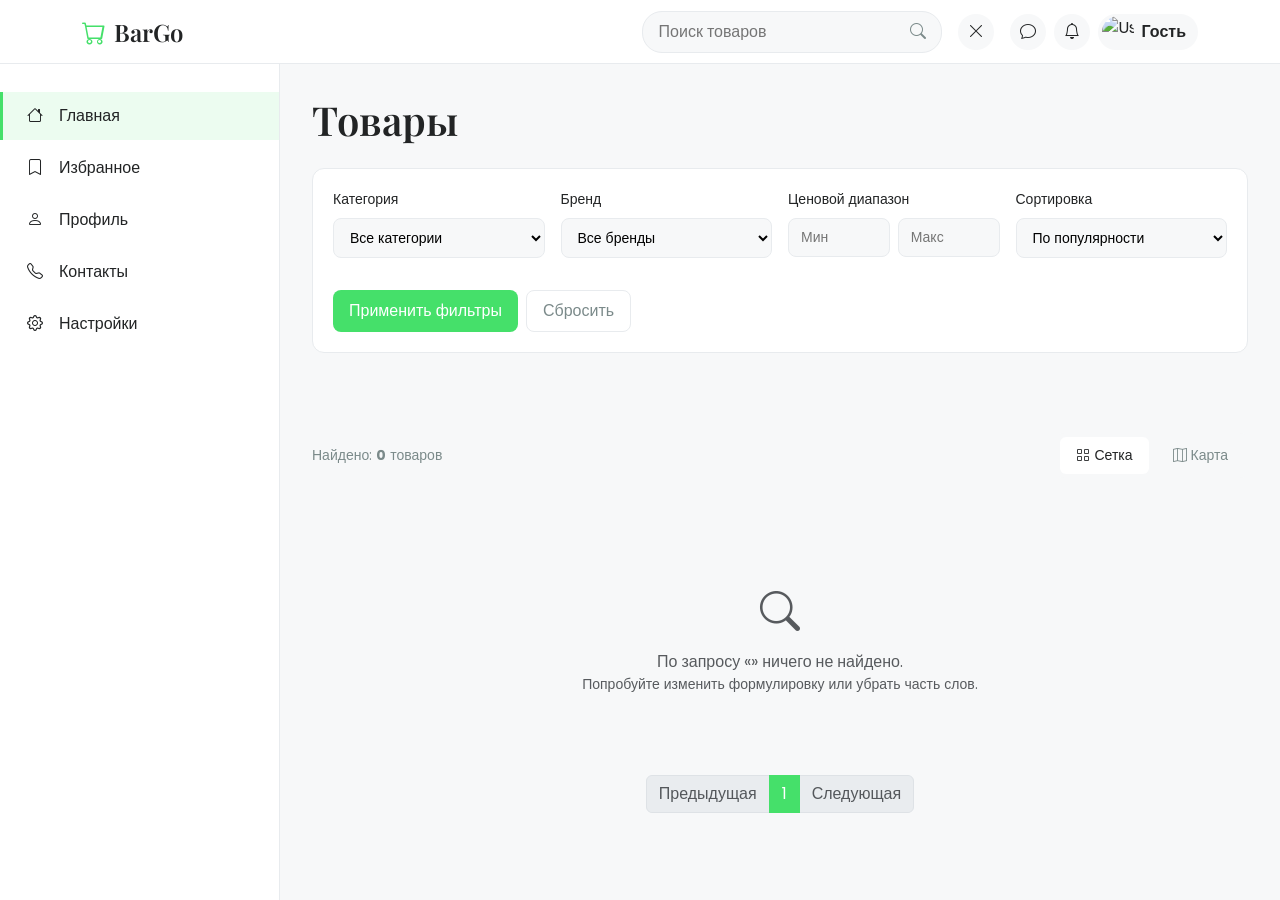
==== commit f5e59e43: "feat: web fix" ====
--- a/web/consumer/index.html
+++ b/web/consumer/index.html
@@ -6,7 +6,11 @@
     <title>BarGo - Поиск товаров</title>
 
     <!-- Bootstrap -->
-    <link rel="stylesheet" href="./bootstrap-5.3.8-dist/css/bootstrap.css" />
+    <link rel="stylesheet" href="bootstrap-5.3.8-dist/css/bootstrap.css" />
+    <link
+      href="https://cdn.jsdelivr.net/npm/bootstrap@5.3.0/dist/css/bootstrap.min.css"
+      rel="stylesheet"
+    />
     <link
       href="https://cdn.jsdelivr.net/npm/bootstrap-icons@1.11.3/font/bootstrap-icons.min.css"
       rel="stylesheet"
@@ -347,180 +351,6 @@
       <!-- Products Grid -->
       <div class="product-grid" id="cardsGrid">
         <!-- Product Cards -->
-        <div
-          class="prod-card"
-          data-title="Картофель (1 кг)"
-          data-keywords="картошка картофель овощи гарнир"
-          data-price="450"
-          data-distance="0.8"
-          data-category="овощи"
-          data-brand=""
-        >
-          <div class="product-card">
-            <img
-              src="https://images.unsplash.com/photo-1518977676601-b53f82aba655?w=400&h=300&fit=crop"
-              alt="Картофель"
-              class="product-image"
-            />
-            <h3 class="product-title js-title">Картофель (1 кг)</h3>
-            <div class="product-rating">
-              <i class="bi bi-star-fill text-warning"></i>
-              <i class="bi bi-star-fill text-warning"></i>
-              <i class="bi bi-star-fill text-warning"></i>
-              <i class="bi bi-star-fill text-warning"></i>
-              <i class="bi bi-star-half text-warning"></i>
-              <span>4.3</span>
-              <span class="text-muted">(89 отзывов)</span>
-            </div>
-            <div class="product-price">450 ₸</div>
-            <div class="product-actions">
-              <button class="btn-cart">В корзину</button>
-              <button class="btn-wishlist">
-                <i class="bi bi-heart"></i>
-              </button>
-            </div>
-          </div>
-        </div>
-
-        <div
-          class="prod-card"
-          data-title="Молоко (1 л)"
-          data-keywords="молоко молочные продукты напиток"
-          data-price="550"
-          data-distance="1.1"
-          data-category="молочные"
-          data-brand=""
-        >
-          <div class="product-card">
-            <img
-              src="https://images.unsplash.com/photo-1563636619-e9143da7973b?w=400&h=300&fit=crop"
-              alt="Молоко"
-              class="product-image"
-            />
-            <h3 class="product-title js-title">Молоко (1 л)</h3>
-            <div class="product-rating">
-              <i class="bi bi-star-fill text-warning"></i>
-              <i class="bi bi-star-fill text-warning"></i>
-              <i class="bi bi-star-fill text-warning"></i>
-              <i class="bi bi-star-fill text-warning"></i>
-              <i class="bi bi-star-half text-warning"></i>
-              <span>4.5</span>
-              <span class="text-muted">(134 отзыва)</span>
-            </div>
-            <div class="product-price">550 ₸</div>
-            <div class="product-actions">
-              <button class="btn-cart">В корзину</button>
-              <button class="btn-wishlist">
-                <i class="bi bi-heart"></i>
-              </button>
-            </div>
-          </div>
-        </div>
-
-        <div
-          class="prod-card"
-          data-title="Хлеб белый"
-          data-keywords="хлеб белый багет выпечка"
-          data-price="280"
-          data-distance="0.9"
-          data-category="хлеб"
-          data-brand=""
-        >
-          <div class="product-card">
-            <img
-              src="https://images.unsplash.com/photo-1549931319-a545dcf3bc73?w=400&h=300&fit=crop"
-              alt="Хлеб"
-              class="product-image"
-            />
-            <h3 class="product-title js-title">Хлеб белый</h3>
-            <div class="product-rating">
-              <i class="bi bi-star-fill text-warning"></i>
-              <i class="bi bi-star-fill text-warning"></i>
-              <i class="bi bi-star-fill text-warning"></i>
-              <i class="bi bi-star-fill text-warning"></i>
-              <i class="bi bi-star text-warning"></i>
-              <span>4.2</span>
-              <span class="text-muted">(98 отзывов)</span>
-            </div>
-            <div class="product-price">280 ₸</div>
-            <div class="product-actions">
-              <button class="btn-cart">В корзину</button>
-              <button class="btn-wishlist">
-                <i class="bi bi-heart"></i>
-              </button>
-            </div>
-          </div>
-        </div>
-
-        <div
-          class="prod-card"
-          data-title="Яйца куриные (10 шт)"
-          data-keywords="яйца куриные белок завтрак"
-          data-price="650"
-          data-distance="1.4"
-          data-category="яйца"
-          data-brand=""
-        >
-          <div class="product-card">
-            <img
-              src="https://images.unsplash.com/photo-1582722872445-44dc5f7e3c8f?w=400&h=300&fit=crop"
-              alt="Яйца"
-              class="product-image"
-            />
-            <h3 class="product-title js-title">Яйца куриные (10 шт)</h3>
-            <div class="product-rating">
-              <i class="bi bi-star-fill text-warning"></i>
-              <i class="bi bi-star-fill text-warning"></i>
-              <i class="bi bi-star-fill text-warning"></i>
-              <i class="bi bi-star-fill text-warning"></i>
-              <i class="bi bi-star-fill text-warning"></i>
-              <span>4.7</span>
-              <span class="text-muted">(112 отзывов)</span>
-            </div>
-            <div class="product-price">650 ₸</div>
-            <div class="product-actions">
-              <button class="btn-cart">В корзину</button>
-              <button class="btn-wishlist">
-                <i class="bi bi-heart"></i>
-              </button>
-            </div>
-          </div>
-        </div>
-
-        <div
-          class="prod-card"
-          data-title="Курица охлажденная (1 кг)"
-          data-keywords="курица мясо птица охлажденная"
-          data-price="2200"
-          data-distance="2.1"
-          data-category="мясо"
-          data-brand=""
-        >
-          <div class="product-card">
-            <img
-              src="https://images.unsplash.com/photo-1587593810167-a84920ea0781?w=400&h=300&fit=crop"
-              alt="Курица"
-              class="product-image"
-            />
-            <h3 class="product-title js-title">Курица охлажденная (1 кг)</h3>
-            <div class="product-rating">
-              <i class="bi bi-star-fill text-warning"></i>
-              <i class="bi bi-star-fill text-warning"></i>
-              <i class="bi bi-star-fill text-warning"></i>
-              <i class="bi bi-star-fill text-warning"></i>
-              <i class="bi bi-star text-warning"></i>
-              <span>4.1</span>
-              <span class="text-muted">(89 отзывов)</span>
-            </div>
-            <div class="product-price">2 200 ₸</div>
-            <div class="product-actions">
-              <button class="btn-cart">В корзину</button>
-              <button class="btn-wishlist">
-                <i class="bi bi-heart"></i>
-              </button>
-            </div>
-          </div>
-        </div>
       </div>
 
       <!-- Map View -->
--- a/web/consumer/style.css
+++ b/web/consumer/style.css
@@ -1,17 +1,17 @@
 :root {
-  --bg: #F7F8F9;
-  --card-bg: #FFFFFF;
+  --bg: #f7f8f9;
+  --card-bg: #ffffff;
   --text: #222425;
-  --muted: #7B8A8A;
-  --accent-green: #45E06A;
-  --accent-green-hover: #2CCF61;
-  --border-light: #E8EBEE;
-  --price-color: #29C26B;
+  --muted: #7b8a8a;
+  --accent-green: #45e06a;
+  --accent-green-hover: #2ccf61;
+  --border-light: #e8ebee;
+  --price-color: #29c26b;
 }
 
 /* Base Styles */
 body {
-  font-family: 'Poppins', sans-serif;
+  font-family: "Poppins", sans-serif;
   background-color: var(--bg);
   color: var(--text);
   margin: 0;
@@ -23,7 +23,7 @@
   height: 64px;
   background: var(--card-bg);
   border-bottom: 1px solid var(--border-light);
-  position: fixed;      /* было sticky */
+  position: fixed; /* было sticky */
   top: 0;
   left: 0;
   right: 0;
@@ -41,7 +41,7 @@
 }
 
 .logo {
-  font-family: 'Playfair Display', serif;
+  font-family: "Playfair Display", serif;
   font-weight: 600;
   font-size: 24px;
   color: var(--text);
@@ -93,7 +93,7 @@
   position: fixed;
   left: 0;
   top: 64px;
-  bottom: 0;                  /* вместо height: calc(100vh - 64px) */
+  bottom: 0; /* вместо height: calc(100vh - 64px) */
   border-right: 1px solid var(--border-light);
   padding: 24px 0;
   overflow-y: auto;
@@ -123,7 +123,7 @@
 }
 
 .page-title {
-  font-family: 'Playfair Display', serif;
+  font-family: "Playfair Display", serif;
   font-size: 40px;
   font-weight: 600;
   margin-bottom: 24px;
@@ -150,7 +150,8 @@
   display: block;
 }
 
-.filter-select, .filter-input {
+.filter-select,
+.filter-input {
   border: 1px solid var(--border-light);
   border-radius: 8px;
   padding: 8px 12px;
@@ -206,7 +207,7 @@
 
 .product-card:hover {
   transform: translateY(-4px);
-  box-shadow: 0 8px 24px rgba(0,0,0,0.1);
+  box-shadow: 0 8px 24px rgba(0, 0, 0, 0.1);
 }
 
 .product-image {
@@ -379,7 +380,7 @@
 /* Modal Styles */
 .modal-content {
   border: none;
-  box-shadow: 0 10px 30px rgba(0,0,0,0.15);
+  box-shadow: 0 10px 30px rgba(0, 0, 0, 0.15);
 }
 
 .modal-header {
@@ -418,7 +419,8 @@
   box-shadow: 0 0 0 0.2rem rgba(69, 224, 106, 0.25);
 }
 
-.btn-primary, .btn-success {
+.btn-primary,
+.btn-success {
   background: var(--accent-green);
   border: none;
   border-radius: 8px;
@@ -429,7 +431,8 @@
   width: 100%;
 }
 
-.btn-primary:hover, .btn-success:hover {
+.btn-primary:hover,
+.btn-success:hover {
   background: var(--accent-green-hover);
 }
 
@@ -437,7 +440,7 @@
 .dropdown-menu {
   border: 1px solid var(--border-light);
   border-radius: 8px;
-  box-shadow: 0 4px 12px rgba(0,0,0,0.1);
+  box-shadow: 0 4px 12px rgba(0, 0, 0, 0.1);
   padding: 8px;
 }
 
@@ -460,12 +463,12 @@
 }
 
 /* Utility Classes */
-.d-none { 
-  display: none !important; 
-}
-
-.search-highlight { 
-  background-color: #ffeb3b; 
+.d-none {
+  display: none !important;
+}
+
+.search-highlight {
+  background-color: #ffeb3b;
   padding: 2px 0;
 }
 
@@ -496,21 +499,21 @@
   .product-grid {
     grid-template-columns: repeat(3, 1fr);
   }
-  
+
   .sidebar {
     transform: translateX(-100%);
     transition: transform 0.3s ease;
     z-index: 1001;
   }
-  
+
   .sidebar.mobile-open {
     transform: translateX(0);
   }
-  
+
   .main-content {
     margin-left: 0;
   }
-  
+
   .search-input {
     width: 200px;
   }
@@ -520,12 +523,12 @@
   .product-grid {
     grid-template-columns: repeat(2, 1fr);
   }
-  
+
   .header .d-flex {
     flex-wrap: wrap;
     gap: 1rem;
   }
-  
+
   .search-input {
     width: 150px;
   }
@@ -535,26 +538,26 @@
   .product-grid {
     grid-template-columns: 1fr;
   }
-  
+
   .search-input {
     width: 100%;
   }
-  
+
   .main-content {
     padding: 16px;
   }
-  
+
   .controls-row {
     flex-direction: column;
     align-items: flex-start;
     gap: 16px;
   }
-  
+
   .view-tabs {
     width: 100%;
     justify-content: center;
   }
-  
+
   .page-title {
     font-size: 32px;
   }
@@ -564,29 +567,30 @@
   .filters-section .d-flex {
     flex-direction: column;
   }
-  
-  .btn-apply, .btn-reset {
+
+  .btn-apply,
+  .btn-reset {
     width: 100%;
   }
-  
+
   .product-actions {
     flex-direction: column;
   }
-  
+
   .btn-cart {
     margin-bottom: 8px;
   }
-  
+
   .header .d-flex.align-items-center {
     flex-direction: column;
     gap: 1rem;
   }
-  
+
   .header .gap-3 {
     gap: 1rem !important;
   }
-  
+
   .header .gap-2 {
     gap: 0.5rem !important;
   }
-}+}
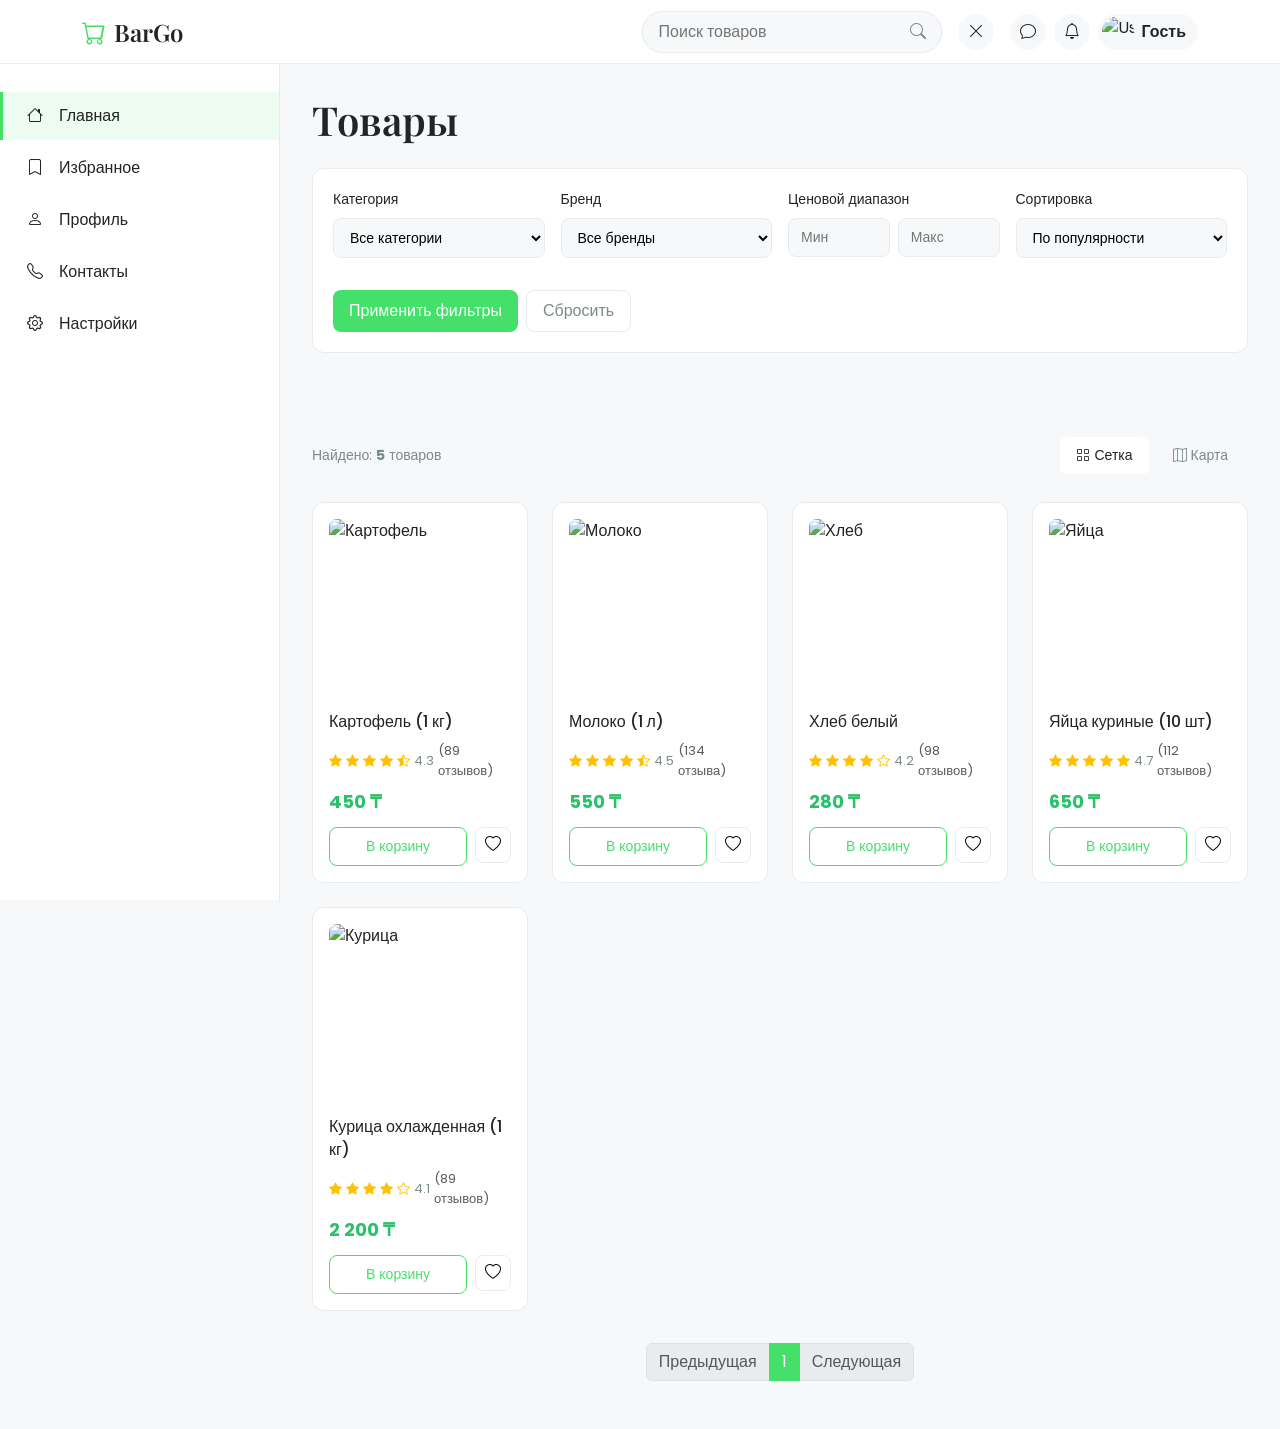
==== commit 465d0df1: "map" ====
--- a/web/consumer/index.html
+++ b/web/consumer/index.html
@@ -1,388 +1,420 @@
 <!DOCTYPE html>
 <html lang="ru">
-  <head>
-    <meta charset="UTF-8" />
-    <meta name="viewport" content="width=device-width, initial-scale=1" />
-    <title>BarGo - Поиск товаров</title>
-
-    <!-- Bootstrap -->
-    <link rel="stylesheet" href="bootstrap-5.3.8-dist/css/bootstrap.css" />
-    <link
-      href="https://cdn.jsdelivr.net/npm/bootstrap@5.3.0/dist/css/bootstrap.min.css"
-      rel="stylesheet"
-    />
-    <link
-      href="https://cdn.jsdelivr.net/npm/bootstrap-icons@1.11.3/font/bootstrap-icons.min.css"
-      rel="stylesheet"
-    />
-
-    <!-- Google Fonts -->
-    <link
-      href="https://fonts.googleapis.com/css2?family=Playfair+Display:wght@600&family=Poppins:wght@400;500;700&display=swap"
-      rel="stylesheet"
-    />
-
-    <!-- Leaflet CSS -->
-    <link
-      rel="stylesheet"
-      href="https://unpkg.com/leaflet@1.9.4/dist/leaflet.css"
-    />
-    <link
-      rel="stylesheet"
-      href="https://unpkg.com/leaflet-routing-machine@latest/dist/leaflet-routing-machine.css"
-    />
-
-    <!-- Custom CSS -->
-    <link rel="stylesheet" href="style.css" />
-  </head>
-
-  <body>
-    <!-- Header -->
-    <header class="header">
-      <div class="container h-100">
-        <div class="d-flex align-items-center justify-content-between h-100">
-          <div class="d-flex align-items-center gap-4">
-            <button class="icon-btn d-lg-none" id="sidebarToggle">
-              <i class="bi bi-list"></i>
-            </button>
-            <a href="#" class="logo d-flex align-items-center gap-2">
-              <i class="bi bi-cart"></i>
-              <span>BarGo</span>
-            </a>
-          </div>
-
-          <form
-            id="searchForm"
-            class="d-flex align-items-center gap-3"
-            autocomplete="off"
-          >
-            <div class="position-relative">
-              <input
-                type="text"
-                class="search-input"
-                placeholder="Поиск товаров"
-                id="q"
-              />
-              <i
-                class="bi bi-search position-absolute"
-                style="
+
+<head>
+  <meta charset="UTF-8" />
+  <meta name="viewport" content="width=device-width, initial-scale=1" />
+  <title>BarGo - Поиск товаров</title>
+
+  <link rel="stylesheet" href="bootstrap-5.3.8-dist/css/bootstrap.css">
+  <link href="https://cdn.jsdelivr.net/npm/bootstrap-icons@1.11.3/font/bootstrap-icons.min.css" rel="stylesheet">
+
+  <!-- Общие стили -->
+  <link rel="stylesheet" href="style.css">
+
+  <!-- Google Fonts -->
+  <link
+    href="https://fonts.googleapis.com/css2?family=Playfair+Display:wght@600&family=Poppins:wght@400;500;700&display=swap"
+    rel="stylesheet" />
+
+  <!-- Leaflet CSS -->
+  <link rel="stylesheet" href="https://unpkg.com/leaflet@1.9.4/dist/leaflet.css" />
+  <link rel="stylesheet" href="https://unpkg.com/leaflet-routing-machine@latest/dist/leaflet-routing-machine.css" />
+
+  <!-- Custom CSS -->
+  <link rel="stylesheet" href="style.css" />
+</head>
+
+<body>
+  <!-- Header -->
+  <header class="header">
+    <div class="container h-100">
+      <div class="d-flex align-items-center justify-content-between h-100">
+        <div class="d-flex align-items-center gap-4">
+          <button class="icon-btn d-lg-none" id="sidebarToggle">
+            <i class="bi bi-list"></i>
+          </button>
+          <a href="#" class="logo d-flex align-items-center gap-2">
+            <i class="bi bi-cart"></i>
+            <span>BarGo</span>
+          </a>
+        </div>
+
+        <form id="searchForm" class="d-flex align-items-center gap-3" autocomplete="off">
+          <div class="position-relative">
+            <input type="text" class="search-input" placeholder="Поиск товаров" id="q" />
+            <i class="bi bi-search position-absolute" style="
                   right: 16px;
                   top: 50%;
                   transform: translateY(-50%);
                   color: var(--muted);
-                "
-              ></i>
-            </div>
-
-            <button type="button" class="icon-btn" id="clearBtn">
-              <i class="bi bi-x-lg"></i>
-            </button>
-
+                "></i>
+          </div>
+
+          <button type="button" class="icon-btn" id="clearBtn">
+            <i class="bi bi-x-lg"></i>
+          </button>
+
+          <div class="d-flex gap-2">
+            <button class="icon-btn">
+              <i class="bi bi-chat"></i>
+            </button>
+            <button class="icon-btn">
+              <i class="bi bi-bell"></i>
+            </button>
+            <div class="dropdown">
+              <button class="icon-btn dropdown-toggle d-flex align-items-center gap-2" id="userButton"
+                data-bs-toggle="dropdown">
+                <img
+                  src="https://img.freepik.com/premium-vector/default-avatar-profile-icon-social-media-user-image-gray-avatar-icon-blank-profile-silhouette-vector-illustration_561158-3485.jpg?semt=ais_hybrid&w=740&q=80"
+                  alt="User Photo" class="rounded-circle" width="32" height="32" id="userAvatar" />
+                <span id="userName" class="fw-semibold">Гость</span>
+              </button>
+              <ul class="dropdown-menu dropdown-menu-end" id="userMenu">
+                <li>
+                  <a class="dropdown-item" href="#"><i class="bi bi-pencil-square me-2"></i>Редактировать
+                    профиль</a>
+                </li>
+                <li>
+                  <hr class="dropdown-divider" />
+                </li>
+                <li>
+                  <a class="dropdown-item text-danger" href="#" id="logoutBtn"><i
+                      class="bi bi-box-arrow-right me-2"></i>Выйти</a>
+                </li>
+              </ul>
+            </div>
+          </div>
+        </form>
+      </div>
+    </div>
+  </header>
+
+  <!-- Sidebar -->
+  <aside class="sidebar" id="sidebar">
+    <nav class="sidebar-nav">
+      <a href="#" class="nav-link active">
+        <i class="bi bi-house me-3"></i>Главная
+      </a>
+      <a href="#" class="nav-link">
+        <i class="bi bi-bookmark me-3"></i>Избранное
+      </a>
+      <a href="#" class="nav-link">
+        <i class="bi bi-person me-3"></i>Профиль
+      </a>
+      <a href="#" class="nav-link">
+        <i class="bi bi-telephone me-3"></i>Контакты
+      </a>
+      <a href="#" class="nav-link">
+        <i class="bi bi-gear me-3"></i>Настройки
+      </a>
+    </nav>
+  </aside>
+
+  <!-- Auth Modal -->
+  <div class="modal fade" id="authModal" tabindex="-1" aria-hidden="true">
+    <div class="modal-dialog modal-dialog-centered">
+      <div class="modal-content rounded-4 shadow">
+        <div class="modal-header border-0">
+          <h5 class="modal-title" id="authModalLabel">Вход в аккаунт</h5>
+          <button type="button" class="btn-close" data-bs-dismiss="modal" aria-label="Закрыть"></button>
+        </div>
+        <div class="modal-body">
+          <!-- Login Form -->
+          <form id="loginForm" autocomplete="off">
+            <div class="mb-3">
+              <label for="loginEmail" class="form-label">Email</label>
+              <input type="email" class="form-control" id="loginEmail" placeholder="Введите email" required />
+            </div>
+            <div class="mb-3">
+              <label for="loginPassword" class="form-label">Пароль</label>
+              <input type="password" class="form-control" id="loginPassword" placeholder="Введите пароль" required />
+            </div>
+            <div id="loginError" class="text-danger small d-none mb-2"></div>
+            <button type="submit" class="btn btn-primary w-100">Войти</button>
+          </form>
+
+          <!-- Register Form -->
+          <form id="signupForm" class="d-none mt-3" autocomplete="off">
+            <div class="row">
+              <div class="col-md-6 mb-2">
+                <input type="text" class="form-control" id="signupFirstname" placeholder="Имя" required />
+              </div>
+              <div class="col-md-6 mb-2">
+                <input type="text" class="form-control" id="signupLastname" placeholder="Фамилия" required />
+              </div>
+            </div>
+            <div class="mb-2">
+              <input type="email" class="form-control" id="signupEmail" placeholder="Email" required />
+            </div>
+            <div class="mb-2">
+              <input type="tel" class="form-control" id="signupPhone" placeholder="Телефон" required />
+            </div>
+            <div class="mb-2">
+              <input type="password" class="form-control" id="signupPassword" placeholder="Пароль" required />
+            </div>
+            <div id="signupError" class="text-danger small d-none mb-2"></div>
+            <button type="submit" class="btn btn-success w-100">
+              Создать аккаунт
+            </button>
+          </form>
+          <!-- Switch link -->
+          <div class="text-center mt-3">
+            <a href="#" id="switchAuth" class="small text-primary">Нет аккаунта? Зарегистрируйтесь</a>
+          </div>
+        </div>
+      </div>
+    </div>
+  </div>
+
+  <!-- Main Content -->
+  <main class="main-content">
+    <h1 class="page-title">Товары</h1>
+
+    <!-- Filters Section -->
+    <section class="filters-section">
+      <div class="row g-3">
+        <div class="col-md-3">
+          <div class="filter-group">
+            <label class="filter-label">Категория</label>
+            <select class="filter-select" id="categoryFilter">
+              <option value="">Все категории</option>
+              <option value="овощи">Овощи</option>
+              <option value="молочные">Молочные продукты</option>
+              <option value="хлеб">Хлеб</option>
+              <option value="яйца">Яйца</option>
+              <option value="мясо">Мясо</option>
+              <option value="электроника">Электроника</option>
+            </select>
+          </div>
+        </div>
+        <div class="col-md-3">
+          <div class="filter-group">
+            <label class="filter-label">Бренд</label>
+            <select class="filter-select" id="brandFilter">
+              <option value="">Все бренды</option>
+              <option value="duracell">Duracell</option>
+            </select>
+          </div>
+        </div>
+        <div class="col-md-3">
+          <div class="filter-group">
+            <label class="filter-label">Ценовой диапазон</label>
             <div class="d-flex gap-2">
-              <button class="icon-btn">
-                <i class="bi bi-chat"></i>
-              </button>
-              <button class="icon-btn">
-                <i class="bi bi-bell"></i>
-              </button>
-              <div class="dropdown">
-                <button
-                  class="icon-btn dropdown-toggle d-flex align-items-center gap-2"
-                  id="userButton"
-                  data-bs-toggle="dropdown"
-                >
-                  <img
-                    src="https://img.freepik.com/premium-vector/default-avatar-profile-icon-social-media-user-image-gray-avatar-icon-blank-profile-silhouette-vector-illustration_561158-3485.jpg?semt=ais_hybrid&w=740&q=80"
-                    alt="User Photo"
-                    class="rounded-circle"
-                    width="32"
-                    height="32"
-                    id="userAvatar"
-                  />
-                  <span id="userName" class="fw-semibold">Гость</span>
-                </button>
-                <ul class="dropdown-menu dropdown-menu-end" id="userMenu">
-                  <li>
-                    <a class="dropdown-item" href="#"
-                      ><i class="bi bi-pencil-square me-2"></i>Редактировать
-                      профиль</a
-                    >
-                  </li>
-                  <li>
-                    <hr class="dropdown-divider" />
-                  </li>
-                  <li>
-                    <a class="dropdown-item text-danger" href="#" id="logoutBtn"
-                      ><i class="bi bi-box-arrow-right me-2"></i>Выйти</a
-                    >
-                  </li>
-                </ul>
-              </div>
-            </div>
-          </form>
-        </div>
-      </div>
-    </header>
-
-    <!-- Sidebar -->
-    <aside class="sidebar" id="sidebar">
-      <nav class="sidebar-nav">
-        <a href="#" class="nav-link active">
-          <i class="bi bi-house me-3"></i>Главная
-        </a>
-        <a href="#" class="nav-link">
-          <i class="bi bi-bookmark me-3"></i>Избранное
-        </a>
-        <a href="#" class="nav-link">
-          <i class="bi bi-person me-3"></i>Профиль
-        </a>
-        <a href="#" class="nav-link">
-          <i class="bi bi-telephone me-3"></i>Контакты
-        </a>
-        <a href="#" class="nav-link">
-          <i class="bi bi-gear me-3"></i>Настройки
-        </a>
-      </nav>
-    </aside>
-
-    <!-- Auth Modal -->
-    <div class="modal fade" id="authModal" tabindex="-1" aria-hidden="true">
-      <div class="modal-dialog modal-dialog-centered">
-        <div class="modal-content rounded-4 shadow">
-          <div class="modal-header border-0">
-            <h5 class="modal-title" id="authModalLabel">Вход в аккаунт</h5>
-            <button
-              type="button"
-              class="btn-close"
-              data-bs-dismiss="modal"
-              aria-label="Закрыть"
-            ></button>
-          </div>
-          <div class="modal-body">
-            <!-- Login Form -->
-            <form id="loginForm" autocomplete="off">
-              <div class="mb-3">
-                <label for="loginEmail" class="form-label">Email</label>
-                <input
-                  type="email"
-                  class="form-control"
-                  id="loginEmail"
-                  placeholder="Введите email"
-                  required
-                />
-              </div>
-              <div class="mb-3">
-                <label for="loginPassword" class="form-label">Пароль</label>
-                <input
-                  type="password"
-                  class="form-control"
-                  id="loginPassword"
-                  placeholder="Введите пароль"
-                  required
-                />
-              </div>
-              <div id="loginError" class="text-danger small d-none mb-2"></div>
-              <button type="submit" class="btn btn-primary w-100">Войти</button>
-            </form>
-
-            <!-- Register Form -->
-            <form id="signupForm" class="d-none mt-3" autocomplete="off">
-              <div class="row">
-                <div class="col-md-6 mb-2">
-                  <input
-                    type="text"
-                    class="form-control"
-                    id="signupFirstname"
-                    placeholder="Имя"
-                    required
-                  />
-                </div>
-                <div class="col-md-6 mb-2">
-                  <input
-                    type="text"
-                    class="form-control"
-                    id="signupLastname"
-                    placeholder="Фамилия"
-                    required
-                  />
-                </div>
-              </div>
-              <div class="mb-2">
-                <input
-                  type="email"
-                  class="form-control"
-                  id="signupEmail"
-                  placeholder="Email"
-                  required
-                />
-              </div>
-              <div class="mb-2">
-                <input
-                  type="tel"
-                  class="form-control"
-                  id="signupPhone"
-                  placeholder="Телефон"
-                  required
-                />
-              </div>
-              <div class="mb-2">
-                <input
-                  type="password"
-                  class="form-control"
-                  id="signupPassword"
-                  placeholder="Пароль"
-                  required
-                />
-              </div>
-              <div id="signupError" class="text-danger small d-none mb-2"></div>
-              <button type="submit" class="btn btn-success w-100">
-                Создать аккаунт
-              </button>
-            </form>
-            <!-- Switch link -->
-            <div class="text-center mt-3">
-              <a href="#" id="switchAuth" class="small text-primary"
-                >Нет аккаунта? Зарегистрируйтесь</a
-              >
-            </div>
-          </div>
-        </div>
-      </div>
-    </div>
-
-    <!-- Main Content -->
-    <main class="main-content">
-      <h1 class="page-title">Товары</h1>
-
-      <!-- Filters Section -->
-      <section class="filters-section">
-        <div class="row g-3">
-          <div class="col-md-3">
-            <div class="filter-group">
-              <label class="filter-label">Категория</label>
-              <select class="filter-select" id="categoryFilter">
-                <option value="">Все категории</option>
-                <option value="овощи">Овощи</option>
-                <option value="молочные">Молочные продукты</option>
-                <option value="хлеб">Хлеб</option>
-                <option value="яйца">Яйца</option>
-                <option value="мясо">Мясо</option>
-                <option value="электроника">Электроника</option>
-              </select>
-            </div>
-          </div>
-          <div class="col-md-3">
-            <div class="filter-group">
-              <label class="filter-label">Бренд</label>
-              <select class="filter-select" id="brandFilter">
-                <option value="">Все бренды</option>
-                <option value="duracell">Duracell</option>
-              </select>
-            </div>
-          </div>
-          <div class="col-md-3">
-            <div class="filter-group">
-              <label class="filter-label">Ценовой диапазон</label>
-              <div class="d-flex gap-2">
-                <input
-                  type="number"
-                  class="filter-input"
-                  placeholder="Мин"
-                  id="priceMin"
-                />
-                <input
-                  type="number"
-                  class="filter-input"
-                  placeholder="Макс"
-                  id="priceMax"
-                />
-              </div>
-            </div>
-          </div>
-          <div class="col-md-3">
-            <div class="filter-group">
-              <label class="filter-label">Сортировка</label>
-              <select class="filter-select" id="sortSelect">
-                <option value="relevance" selected>По популярности</option>
-                <option value="price_asc">Цена: по возрастанию</option>
-                <option value="price_desc">Цена: по убыванию</option>
-                <option value="distance_asc">Расстояние: ближайшие</option>
-              </select>
-            </div>
-          </div>
-          <div class="col-12">
-            <div class="d-flex gap-2">
-              <button class="btn-apply" id="applyFilters">
-                Применить фильтры
-              </button>
-              <button class="btn-reset" id="clearBtn">Сбросить</button>
-            </div>
-          </div>
-        </div>
-      </section>
-
-      <!-- Active Filters -->
-      <div class="active-filters" id="activeFilters">
-        <span class="filter-chip d-none" id="activeQueryChip"></span>
-        <span class="filter-chip d-none" id="activeSortChip"></span>
-        <button type="button" class="btn-reset d-none" id="clearAll">
-          Сбросить всё
-        </button>
-      </div>
-
-      <!-- Controls -->
-      <div class="controls-row">
-        <div class="results-count">
-          Найдено: <strong id="foundCount">—</strong> товаров
-        </div>
-
-        <div class="d-flex align-items-center gap-3">
-          <div class="view-tabs">
-            <button class="view-tab active" data-view="grid">
-              <i class="bi bi-grid"></i> Сетка
-            </button>
-            <button class="view-tab" data-view="map">
-              <i class="bi bi-map"></i> Карта
-            </button>
-          </div>
-        </div>
-      </div>
-
-      <!-- Products Grid -->
-      <div class="product-grid" id="cardsGrid">
-        <!-- Product Cards -->
-      </div>
-
-      <!-- Map View -->
-      <div class="map-view" id="mapView">
-        <div id="map"></div>
-      </div>
-
-      <!-- Empty State -->
-      <div id="emptyState" class="text-center text-muted py-5 d-none">
-        <i class="bi bi-search fs-1 d-block mb-2"></i>
-        По запросу «<span id="emptyQuery">...</span>» ничего не найдено.
-        <div class="small">
-          Попробуйте изменить формулировку или убрать часть слов.
-        </div>
-      </div>
-
-      <!-- Pagination -->
-      <nav class="mt-4">
-        <ul class="pagination justify-content-center" id="pagination"></ul>
-      </nav>
-    </main>
-
-    <!-- Bootstrap JS -->
-    <!-- В конце body, обновите порядок скриптов -->
-    <script src="bootstrap-5.3.8-dist/js/bootstrap.bundle.js"></script>
-    <script src="https://unpkg.com/leaflet@1.9.4/dist/leaflet.js"></script>
-    <script src="https://unpkg.com/leaflet-routing-machine@latest/dist/leaflet-routing-machine.js"></script>
-
-    <!-- Custom Scripts -->
-    <script src="auth.js"></script>
-    <script src="productsLoader.js"></script>
-    <script src="script.js"></script>
-    <script src="map.js"></script>
-  </body>
-</html>
+              <input type="number" class="filter-input" placeholder="Мин" id="priceMin" />
+              <input type="number" class="filter-input" placeholder="Макс" id="priceMax" />
+            </div>
+          </div>
+        </div>
+        <div class="col-md-3">
+          <div class="filter-group">
+            <label class="filter-label">Сортировка</label>
+            <select class="filter-select" id="sortSelect">
+              <option value="relevance" selected>По популярности</option>
+              <option value="price_asc">Цена: по возрастанию</option>
+              <option value="price_desc">Цена: по убыванию</option>
+              <option value="distance_asc">Расстояние: ближайшие</option>
+            </select>
+          </div>
+        </div>
+        <div class="col-12">
+          <div class="d-flex gap-2">
+            <button class="btn-apply" id="applyFilters">
+              Применить фильтры
+            </button>
+            <button class="btn-reset" id="clearBtn">Сбросить</button>
+          </div>
+        </div>
+      </div>
+    </section>
+
+    <!-- Active Filters -->
+    <div class="active-filters" id="activeFilters">
+      <span class="filter-chip d-none" id="activeQueryChip"></span>
+      <span class="filter-chip d-none" id="activeSortChip"></span>
+      <button type="button" class="btn-reset d-none" id="clearAll">
+        Сбросить всё
+      </button>
+    </div>
+
+    <!-- Controls -->
+    <div class="controls-row">
+      <div class="results-count">
+        Найдено: <strong id="foundCount">—</strong> товаров
+      </div>
+
+      <div class="d-flex align-items-center gap-3">
+        <div class="view-tabs">
+          <button class="view-tab active" data-view="grid">
+            <i class="bi bi-grid"></i> Сетка
+          </button>
+          <button class="view-tab" data-view="map">
+            <i class="bi bi-map"></i> Карта
+          </button>
+        </div>
+      </div>
+    </div>
+
+    <!-- Products Grid -->
+    <div class="product-grid" id="cardsGrid">
+      <!-- Product Cards -->
+      <div class="prod-card" data-title="Картофель (1 кг)" data-keywords="картошка картофель овощи гарнир"
+        data-price="450" data-distance="0.8" data-category="овощи" data-brand="">
+        <div class="product-card">
+          <img src="https://images.unsplash.com/photo-1518977676601-b53f82aba655?w=400&h=300&fit=crop" alt="Картофель"
+            class="product-image" />
+          <h3 class="product-title js-title">Картофель (1 кг)</h3>
+          <div class="product-rating">
+            <i class="bi bi-star-fill text-warning"></i>
+            <i class="bi bi-star-fill text-warning"></i>
+            <i class="bi bi-star-fill text-warning"></i>
+            <i class="bi bi-star-fill text-warning"></i>
+            <i class="bi bi-star-half text-warning"></i>
+            <span>4.3</span>
+            <span class="text-muted">(89 отзывов)</span>
+          </div>
+          <div class="product-price">450 ₸</div>
+          <div class="product-actions">
+            <button class="btn-cart">В корзину</button>
+            <button class="btn-wishlist">
+              <i class="bi bi-heart"></i>
+            </button>
+          </div>
+        </div>
+      </div>
+
+      <div class="prod-card" data-title="Молоко (1 л)" data-keywords="молоко молочные продукты напиток" data-price="550"
+        data-distance="1.1" data-category="молочные" data-brand="">
+        <div class="product-card">
+          <img src="https://images.unsplash.com/photo-1563636619-e9143da7973b?w=400&h=300&fit=crop" alt="Молоко"
+            class="product-image" />
+          <h3 class="product-title js-title">Молоко (1 л)</h3>
+          <div class="product-rating">
+            <i class="bi bi-star-fill text-warning"></i>
+            <i class="bi bi-star-fill text-warning"></i>
+            <i class="bi bi-star-fill text-warning"></i>
+            <i class="bi bi-star-fill text-warning"></i>
+            <i class="bi bi-star-half text-warning"></i>
+            <span>4.5</span>
+            <span class="text-muted">(134 отзыва)</span>
+          </div>
+          <div class="product-price">550 ₸</div>
+          <div class="product-actions">
+            <button class="btn-cart">В корзину</button>
+            <button class="btn-wishlist">
+              <i class="bi bi-heart"></i>
+            </button>
+          </div>
+        </div>
+      </div>
+
+      <div class="prod-card" data-title="Хлеб белый" data-keywords="хлеб белый багет выпечка" data-price="280"
+        data-distance="0.9" data-category="хлеб" data-brand="">
+        <div class="product-card">
+          <img src="https://images.unsplash.com/photo-1549931319-a545dcf3bc73?w=400&h=300&fit=crop" alt="Хлеб"
+            class="product-image" />
+          <h3 class="product-title js-title">Хлеб белый</h3>
+          <div class="product-rating">
+            <i class="bi bi-star-fill text-warning"></i>
+            <i class="bi bi-star-fill text-warning"></i>
+            <i class="bi bi-star-fill text-warning"></i>
+            <i class="bi bi-star-fill text-warning"></i>
+            <i class="bi bi-star text-warning"></i>
+            <span>4.2</span>
+            <span class="text-muted">(98 отзывов)</span>
+          </div>
+          <div class="product-price">280 ₸</div>
+          <div class="product-actions">
+            <button class="btn-cart">В корзину</button>
+            <button class="btn-wishlist">
+              <i class="bi bi-heart"></i>
+            </button>
+          </div>
+        </div>
+      </div>
+
+      <div class="prod-card" data-title="Яйца куриные (10 шт)" data-keywords="яйца куриные белок завтрак"
+        data-price="650" data-distance="1.4" data-category="яйца" data-brand="">
+        <div class="product-card">
+          <img src="https://images.unsplash.com/photo-1582722872445-44dc5f7e3c8f?w=400&h=300&fit=crop" alt="Яйца"
+            class="product-image" />
+          <h3 class="product-title js-title">Яйца куриные (10 шт)</h3>
+          <div class="product-rating">
+            <i class="bi bi-star-fill text-warning"></i>
+            <i class="bi bi-star-fill text-warning"></i>
+            <i class="bi bi-star-fill text-warning"></i>
+            <i class="bi bi-star-fill text-warning"></i>
+            <i class="bi bi-star-fill text-warning"></i>
+            <span>4.7</span>
+            <span class="text-muted">(112 отзывов)</span>
+          </div>
+          <div class="product-price">650 ₸</div>
+          <div class="product-actions">
+            <button class="btn-cart">В корзину</button>
+            <button class="btn-wishlist">
+              <i class="bi bi-heart"></i>
+            </button>
+          </div>
+        </div>
+      </div>
+
+      <div class="prod-card" data-title="Курица охлажденная (1 кг)" data-keywords="курица мясо птица охлажденная"
+        data-price="2200" data-distance="2.1" data-category="мясо" data-brand="">
+        <div class="product-card">
+          <img src="https://images.unsplash.com/photo-1587593810167-a84920ea0781?w=400&h=300&fit=crop" alt="Курица"
+            class="product-image" />
+          <h3 class="product-title js-title">Курица охлажденная (1 кг)</h3>
+          <div class="product-rating">
+            <i class="bi bi-star-fill text-warning"></i>
+            <i class="bi bi-star-fill text-warning"></i>
+            <i class="bi bi-star-fill text-warning"></i>
+            <i class="bi bi-star-fill text-warning"></i>
+            <i class="bi bi-star text-warning"></i>
+            <span>4.1</span>
+            <span class="text-muted">(89 отзывов)</span>
+          </div>
+          <div class="product-price">2 200 ₸</div>
+          <div class="product-actions">
+            <button class="btn-cart">В корзину</button>
+            <button class="btn-wishlist">
+              <i class="bi bi-heart"></i>
+            </button>
+          </div>
+        </div>
+      </div>
+    </div>
+
+    <!-- Map View -->
+    <div class="map-view" id="mapView">
+      <div id="map"></div>
+    </div>
+
+    <!-- Empty State -->
+    <div id="emptyState" class="text-center text-muted py-5 d-none">
+      <i class="bi bi-search fs-1 d-block mb-2"></i>
+      По запросу «<span id="emptyQuery">...</span>» ничего не найдено.
+      <div class="small">
+        Попробуйте изменить формулировку или убрать часть слов.
+      </div>
+    </div>
+
+    <!-- Pagination -->
+    <nav class="mt-4">
+      <ul class="pagination justify-content-center" id="pagination"></ul>
+    </nav>
+  </main>
+
+  <!-- Bootstrap JS -->
+  <!-- В конце body, обновите порядок скриптов -->
+  <script src="bootstrap-5.3.8-dist/js/bootstrap.bundle.js"></script>
+  <script src="https://unpkg.com/leaflet@1.9.4/dist/leaflet.js"></script>
+  <script src="https://unpkg.com/leaflet-routing-machine@latest/dist/leaflet-routing-machine.js"></script>
+
+  <!-- Custom Scripts -->
+  <script src="auth.js"></script>
+  <script src="productsLoader.js"></script>
+  <script src="script.js"></script>
+  <script src="map.js"></script>
+</body>
+
+</html>
--- a/web/consumer/style.css
+++ b/web/consumer/style.css
@@ -1,17 +1,17 @@
 :root {
-  --bg: #f7f8f9;
-  --card-bg: #ffffff;
+  --bg: #F7F8F9;
+  --card-bg: #FFFFFF;
   --text: #222425;
-  --muted: #7b8a8a;
-  --accent-green: #45e06a;
-  --accent-green-hover: #2ccf61;
-  --border-light: #e8ebee;
-  --price-color: #29c26b;
+  --muted: #7B8A8A;
+  --accent-green: #45E06A;
+  --accent-green-hover: #2CCF61;
+  --border-light: #E8EBEE;
+  --price-color: #29C26B;
 }
 
 /* Base Styles */
 body {
-  font-family: "Poppins", sans-serif;
+  font-family: 'Poppins', sans-serif;
   background-color: var(--bg);
   color: var(--text);
   margin: 0;
@@ -23,7 +23,7 @@
   height: 64px;
   background: var(--card-bg);
   border-bottom: 1px solid var(--border-light);
-  position: fixed; /* было sticky */
+  position: fixed;      /* было sticky */
   top: 0;
   left: 0;
   right: 0;
@@ -41,7 +41,7 @@
 }
 
 .logo {
-  font-family: "Playfair Display", serif;
+  font-family: 'Playfair Display', serif;
   font-weight: 600;
   font-size: 24px;
   color: var(--text);
@@ -93,7 +93,7 @@
   position: fixed;
   left: 0;
   top: 64px;
-  bottom: 0; /* вместо height: calc(100vh - 64px) */
+  bottom: 0;                  /* вместо height: calc(100vh - 64px) */
   border-right: 1px solid var(--border-light);
   padding: 24px 0;
   overflow-y: auto;
@@ -123,7 +123,7 @@
 }
 
 .page-title {
-  font-family: "Playfair Display", serif;
+  font-family: 'Playfair Display', serif;
   font-size: 40px;
   font-weight: 600;
   margin-bottom: 24px;
@@ -150,8 +150,7 @@
   display: block;
 }
 
-.filter-select,
-.filter-input {
+.filter-select, .filter-input {
   border: 1px solid var(--border-light);
   border-radius: 8px;
   padding: 8px 12px;
@@ -207,7 +206,7 @@
 
 .product-card:hover {
   transform: translateY(-4px);
-  box-shadow: 0 8px 24px rgba(0, 0, 0, 0.1);
+  box-shadow: 0 8px 24px rgba(0,0,0,0.1);
 }
 
 .product-image {
@@ -380,7 +379,7 @@
 /* Modal Styles */
 .modal-content {
   border: none;
-  box-shadow: 0 10px 30px rgba(0, 0, 0, 0.15);
+  box-shadow: 0 10px 30px rgba(0,0,0,0.15);
 }
 
 .modal-header {
@@ -419,8 +418,7 @@
   box-shadow: 0 0 0 0.2rem rgba(69, 224, 106, 0.25);
 }
 
-.btn-primary,
-.btn-success {
+.btn-primary, .btn-success {
   background: var(--accent-green);
   border: none;
   border-radius: 8px;
@@ -431,8 +429,7 @@
   width: 100%;
 }
 
-.btn-primary:hover,
-.btn-success:hover {
+.btn-primary:hover, .btn-success:hover {
   background: var(--accent-green-hover);
 }
 
@@ -440,7 +437,7 @@
 .dropdown-menu {
   border: 1px solid var(--border-light);
   border-radius: 8px;
-  box-shadow: 0 4px 12px rgba(0, 0, 0, 0.1);
+  box-shadow: 0 4px 12px rgba(0,0,0,0.1);
   padding: 8px;
 }
 
@@ -463,12 +460,12 @@
 }
 
 /* Utility Classes */
-.d-none {
-  display: none !important;
-}
-
-.search-highlight {
-  background-color: #ffeb3b;
+.d-none { 
+  display: none !important; 
+}
+
+.search-highlight { 
+  background-color: #ffeb3b; 
   padding: 2px 0;
 }
 
@@ -499,21 +496,21 @@
   .product-grid {
     grid-template-columns: repeat(3, 1fr);
   }
-
+  
   .sidebar {
     transform: translateX(-100%);
     transition: transform 0.3s ease;
     z-index: 1001;
   }
-
+  
   .sidebar.mobile-open {
     transform: translateX(0);
   }
-
+  
   .main-content {
     margin-left: 0;
   }
-
+  
   .search-input {
     width: 200px;
   }
@@ -523,12 +520,12 @@
   .product-grid {
     grid-template-columns: repeat(2, 1fr);
   }
-
+  
   .header .d-flex {
     flex-wrap: wrap;
     gap: 1rem;
   }
-
+  
   .search-input {
     width: 150px;
   }
@@ -538,26 +535,26 @@
   .product-grid {
     grid-template-columns: 1fr;
   }
-
+  
   .search-input {
     width: 100%;
   }
-
+  
   .main-content {
     padding: 16px;
   }
-
+  
   .controls-row {
     flex-direction: column;
     align-items: flex-start;
     gap: 16px;
   }
-
+  
   .view-tabs {
     width: 100%;
     justify-content: center;
   }
-
+  
   .page-title {
     font-size: 32px;
   }
@@ -567,30 +564,29 @@
   .filters-section .d-flex {
     flex-direction: column;
   }
-
-  .btn-apply,
-  .btn-reset {
+  
+  .btn-apply, .btn-reset {
     width: 100%;
   }
-
+  
   .product-actions {
     flex-direction: column;
   }
-
+  
   .btn-cart {
     margin-bottom: 8px;
   }
-
+  
   .header .d-flex.align-items-center {
     flex-direction: column;
     gap: 1rem;
   }
-
+  
   .header .gap-3 {
     gap: 1rem !important;
   }
-
+  
   .header .gap-2 {
     gap: 0.5rem !important;
   }
-}
+}
--- a/web/consumer/style.css
+++ b/web/consumer/style.css
@@ -1,17 +1,17 @@
 :root {
-  --bg: #f7f8f9;
-  --card-bg: #ffffff;
+  --bg: #F7F8F9;
+  --card-bg: #FFFFFF;
   --text: #222425;
-  --muted: #7b8a8a;
-  --accent-green: #45e06a;
-  --accent-green-hover: #2ccf61;
-  --border-light: #e8ebee;
-  --price-color: #29c26b;
+  --muted: #7B8A8A;
+  --accent-green: #45E06A;
+  --accent-green-hover: #2CCF61;
+  --border-light: #E8EBEE;
+  --price-color: #29C26B;
 }
 
 /* Base Styles */
 body {
-  font-family: "Poppins", sans-serif;
+  font-family: 'Poppins', sans-serif;
   background-color: var(--bg);
   color: var(--text);
   margin: 0;
@@ -23,7 +23,7 @@
   height: 64px;
   background: var(--card-bg);
   border-bottom: 1px solid var(--border-light);
-  position: fixed; /* было sticky */
+  position: fixed;      /* было sticky */
   top: 0;
   left: 0;
   right: 0;
@@ -41,7 +41,7 @@
 }
 
 .logo {
-  font-family: "Playfair Display", serif;
+  font-family: 'Playfair Display', serif;
   font-weight: 600;
   font-size: 24px;
   color: var(--text);
@@ -93,7 +93,7 @@
   position: fixed;
   left: 0;
   top: 64px;
-  bottom: 0; /* вместо height: calc(100vh - 64px) */
+  bottom: 0;                  /* вместо height: calc(100vh - 64px) */
   border-right: 1px solid var(--border-light);
   padding: 24px 0;
   overflow-y: auto;
@@ -123,7 +123,7 @@
 }
 
 .page-title {
-  font-family: "Playfair Display", serif;
+  font-family: 'Playfair Display', serif;
   font-size: 40px;
   font-weight: 600;
   margin-bottom: 24px;
@@ -150,8 +150,7 @@
   display: block;
 }
 
-.filter-select,
-.filter-input {
+.filter-select, .filter-input {
   border: 1px solid var(--border-light);
   border-radius: 8px;
   padding: 8px 12px;
@@ -207,7 +206,7 @@
 
 .product-card:hover {
   transform: translateY(-4px);
-  box-shadow: 0 8px 24px rgba(0, 0, 0, 0.1);
+  box-shadow: 0 8px 24px rgba(0,0,0,0.1);
 }
 
 .product-image {
@@ -380,7 +379,7 @@
 /* Modal Styles */
 .modal-content {
   border: none;
-  box-shadow: 0 10px 30px rgba(0, 0, 0, 0.15);
+  box-shadow: 0 10px 30px rgba(0,0,0,0.15);
 }
 
 .modal-header {
@@ -419,8 +418,7 @@
   box-shadow: 0 0 0 0.2rem rgba(69, 224, 106, 0.25);
 }
 
-.btn-primary,
-.btn-success {
+.btn-primary, .btn-success {
   background: var(--accent-green);
   border: none;
   border-radius: 8px;
@@ -431,8 +429,7 @@
   width: 100%;
 }
 
-.btn-primary:hover,
-.btn-success:hover {
+.btn-primary:hover, .btn-success:hover {
   background: var(--accent-green-hover);
 }
 
@@ -440,7 +437,7 @@
 .dropdown-menu {
   border: 1px solid var(--border-light);
   border-radius: 8px;
-  box-shadow: 0 4px 12px rgba(0, 0, 0, 0.1);
+  box-shadow: 0 4px 12px rgba(0,0,0,0.1);
   padding: 8px;
 }
 
@@ -463,12 +460,12 @@
 }
 
 /* Utility Classes */
-.d-none {
-  display: none !important;
-}
-
-.search-highlight {
-  background-color: #ffeb3b;
+.d-none { 
+  display: none !important; 
+}
+
+.search-highlight { 
+  background-color: #ffeb3b; 
   padding: 2px 0;
 }
 
@@ -499,21 +496,21 @@
   .product-grid {
     grid-template-columns: repeat(3, 1fr);
   }
-
+  
   .sidebar {
     transform: translateX(-100%);
     transition: transform 0.3s ease;
     z-index: 1001;
   }
-
+  
   .sidebar.mobile-open {
     transform: translateX(0);
   }
-
+  
   .main-content {
     margin-left: 0;
   }
-
+  
   .search-input {
     width: 200px;
   }
@@ -523,12 +520,12 @@
   .product-grid {
     grid-template-columns: repeat(2, 1fr);
   }
-
+  
   .header .d-flex {
     flex-wrap: wrap;
     gap: 1rem;
   }
-
+  
   .search-input {
     width: 150px;
   }
@@ -538,26 +535,26 @@
   .product-grid {
     grid-template-columns: 1fr;
   }
-
+  
   .search-input {
     width: 100%;
   }
-
+  
   .main-content {
     padding: 16px;
   }
-
+  
   .controls-row {
     flex-direction: column;
     align-items: flex-start;
     gap: 16px;
   }
-
+  
   .view-tabs {
     width: 100%;
     justify-content: center;
   }
-
+  
   .page-title {
     font-size: 32px;
   }
@@ -567,30 +564,29 @@
   .filters-section .d-flex {
     flex-direction: column;
   }
-
-  .btn-apply,
-  .btn-reset {
+  
+  .btn-apply, .btn-reset {
     width: 100%;
   }
-
+  
   .product-actions {
     flex-direction: column;
   }
-
+  
   .btn-cart {
     margin-bottom: 8px;
   }
-
+  
   .header .d-flex.align-items-center {
     flex-direction: column;
     gap: 1rem;
   }
-
+  
   .header .gap-3 {
     gap: 1rem !important;
   }
-
+  
   .header .gap-2 {
     gap: 0.5rem !important;
   }
-}
+}
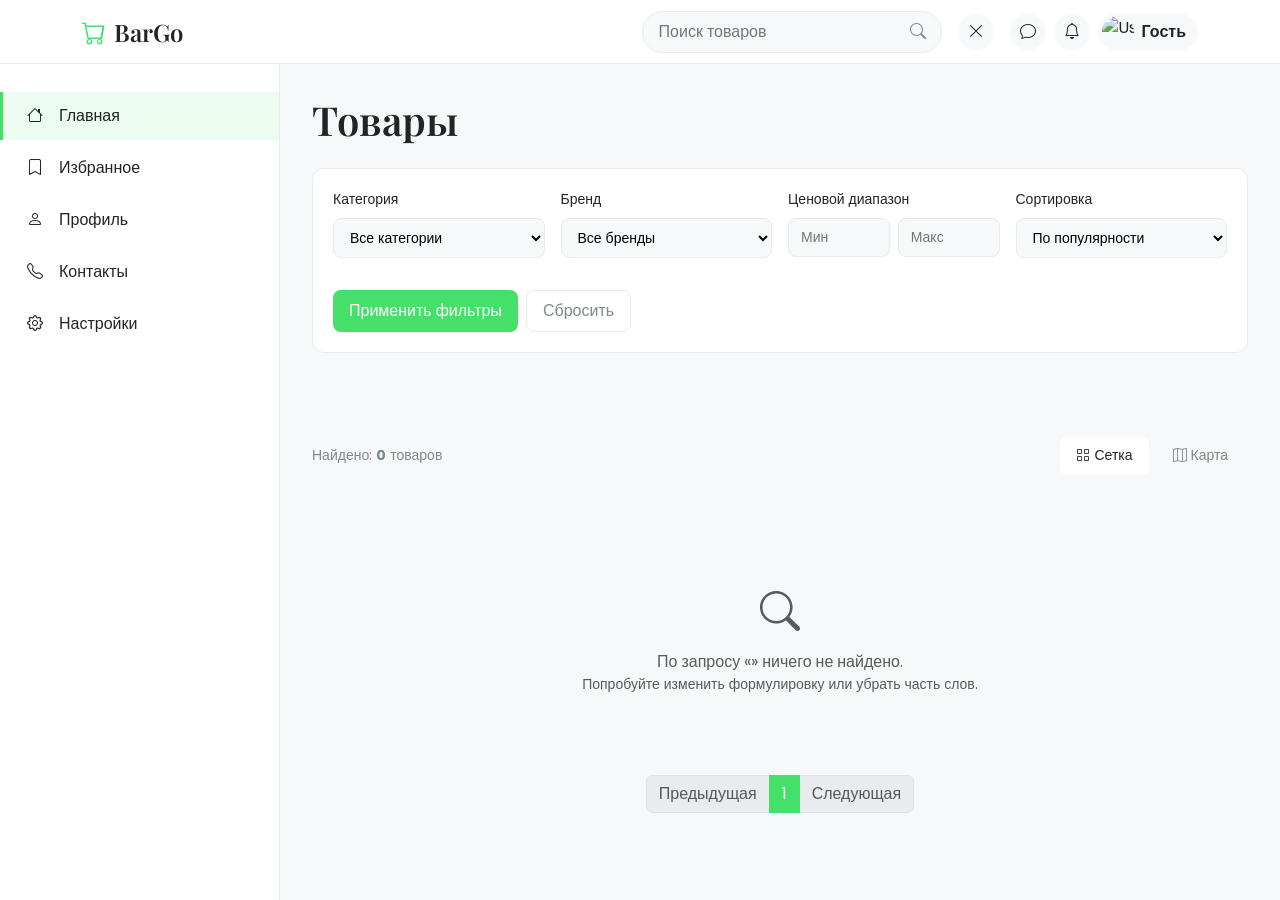
==== commit c59561c2: "Merge remote-tracking branch 'origin/feat/fix_api_services' into fix_front" ====
--- a/web/consumer/index.html
+++ b/web/consumer/index.html
@@ -6,11 +6,16 @@
   <meta name="viewport" content="width=device-width, initial-scale=1" />
   <title>BarGo - Поиск товаров</title>
 
-  <link rel="stylesheet" href="bootstrap-5.3.8-dist/css/bootstrap.css">
-  <link href="https://cdn.jsdelivr.net/npm/bootstrap-icons@1.11.3/font/bootstrap-icons.min.css" rel="stylesheet">
-
-  <!-- Общие стили -->
-  <link rel="stylesheet" href="style.css">
+    <!-- Bootstrap -->
+    <link rel="stylesheet" href="bootstrap-5.3.8-dist/css/bootstrap.css" />
+    <link
+      href="https://cdn.jsdelivr.net/npm/bootstrap@5.3.0/dist/css/bootstrap.min.css"
+      rel="stylesheet"
+    />
+    <link
+      href="https://cdn.jsdelivr.net/npm/bootstrap-icons@1.11.3/font/bootstrap-icons.min.css"
+      rel="stylesheet"
+    />
 
   <!-- Google Fonts -->
   <link
@@ -255,134 +260,10 @@
       </div>
     </div>
 
-    <!-- Products Grid -->
-    <div class="product-grid" id="cardsGrid">
-      <!-- Product Cards -->
-      <div class="prod-card" data-title="Картофель (1 кг)" data-keywords="картошка картофель овощи гарнир"
-        data-price="450" data-distance="0.8" data-category="овощи" data-brand="">
-        <div class="product-card">
-          <img src="https://images.unsplash.com/photo-1518977676601-b53f82aba655?w=400&h=300&fit=crop" alt="Картофель"
-            class="product-image" />
-          <h3 class="product-title js-title">Картофель (1 кг)</h3>
-          <div class="product-rating">
-            <i class="bi bi-star-fill text-warning"></i>
-            <i class="bi bi-star-fill text-warning"></i>
-            <i class="bi bi-star-fill text-warning"></i>
-            <i class="bi bi-star-fill text-warning"></i>
-            <i class="bi bi-star-half text-warning"></i>
-            <span>4.3</span>
-            <span class="text-muted">(89 отзывов)</span>
-          </div>
-          <div class="product-price">450 ₸</div>
-          <div class="product-actions">
-            <button class="btn-cart">В корзину</button>
-            <button class="btn-wishlist">
-              <i class="bi bi-heart"></i>
-            </button>
-          </div>
-        </div>
-      </div>
-
-      <div class="prod-card" data-title="Молоко (1 л)" data-keywords="молоко молочные продукты напиток" data-price="550"
-        data-distance="1.1" data-category="молочные" data-brand="">
-        <div class="product-card">
-          <img src="https://images.unsplash.com/photo-1563636619-e9143da7973b?w=400&h=300&fit=crop" alt="Молоко"
-            class="product-image" />
-          <h3 class="product-title js-title">Молоко (1 л)</h3>
-          <div class="product-rating">
-            <i class="bi bi-star-fill text-warning"></i>
-            <i class="bi bi-star-fill text-warning"></i>
-            <i class="bi bi-star-fill text-warning"></i>
-            <i class="bi bi-star-fill text-warning"></i>
-            <i class="bi bi-star-half text-warning"></i>
-            <span>4.5</span>
-            <span class="text-muted">(134 отзыва)</span>
-          </div>
-          <div class="product-price">550 ₸</div>
-          <div class="product-actions">
-            <button class="btn-cart">В корзину</button>
-            <button class="btn-wishlist">
-              <i class="bi bi-heart"></i>
-            </button>
-          </div>
-        </div>
-      </div>
-
-      <div class="prod-card" data-title="Хлеб белый" data-keywords="хлеб белый багет выпечка" data-price="280"
-        data-distance="0.9" data-category="хлеб" data-brand="">
-        <div class="product-card">
-          <img src="https://images.unsplash.com/photo-1549931319-a545dcf3bc73?w=400&h=300&fit=crop" alt="Хлеб"
-            class="product-image" />
-          <h3 class="product-title js-title">Хлеб белый</h3>
-          <div class="product-rating">
-            <i class="bi bi-star-fill text-warning"></i>
-            <i class="bi bi-star-fill text-warning"></i>
-            <i class="bi bi-star-fill text-warning"></i>
-            <i class="bi bi-star-fill text-warning"></i>
-            <i class="bi bi-star text-warning"></i>
-            <span>4.2</span>
-            <span class="text-muted">(98 отзывов)</span>
-          </div>
-          <div class="product-price">280 ₸</div>
-          <div class="product-actions">
-            <button class="btn-cart">В корзину</button>
-            <button class="btn-wishlist">
-              <i class="bi bi-heart"></i>
-            </button>
-          </div>
-        </div>
-      </div>
-
-      <div class="prod-card" data-title="Яйца куриные (10 шт)" data-keywords="яйца куриные белок завтрак"
-        data-price="650" data-distance="1.4" data-category="яйца" data-brand="">
-        <div class="product-card">
-          <img src="https://images.unsplash.com/photo-1582722872445-44dc5f7e3c8f?w=400&h=300&fit=crop" alt="Яйца"
-            class="product-image" />
-          <h3 class="product-title js-title">Яйца куриные (10 шт)</h3>
-          <div class="product-rating">
-            <i class="bi bi-star-fill text-warning"></i>
-            <i class="bi bi-star-fill text-warning"></i>
-            <i class="bi bi-star-fill text-warning"></i>
-            <i class="bi bi-star-fill text-warning"></i>
-            <i class="bi bi-star-fill text-warning"></i>
-            <span>4.7</span>
-            <span class="text-muted">(112 отзывов)</span>
-          </div>
-          <div class="product-price">650 ₸</div>
-          <div class="product-actions">
-            <button class="btn-cart">В корзину</button>
-            <button class="btn-wishlist">
-              <i class="bi bi-heart"></i>
-            </button>
-          </div>
-        </div>
-      </div>
-
-      <div class="prod-card" data-title="Курица охлажденная (1 кг)" data-keywords="курица мясо птица охлажденная"
-        data-price="2200" data-distance="2.1" data-category="мясо" data-brand="">
-        <div class="product-card">
-          <img src="https://images.unsplash.com/photo-1587593810167-a84920ea0781?w=400&h=300&fit=crop" alt="Курица"
-            class="product-image" />
-          <h3 class="product-title js-title">Курица охлажденная (1 кг)</h3>
-          <div class="product-rating">
-            <i class="bi bi-star-fill text-warning"></i>
-            <i class="bi bi-star-fill text-warning"></i>
-            <i class="bi bi-star-fill text-warning"></i>
-            <i class="bi bi-star-fill text-warning"></i>
-            <i class="bi bi-star text-warning"></i>
-            <span>4.1</span>
-            <span class="text-muted">(89 отзывов)</span>
-          </div>
-          <div class="product-price">2 200 ₸</div>
-          <div class="product-actions">
-            <button class="btn-cart">В корзину</button>
-            <button class="btn-wishlist">
-              <i class="bi bi-heart"></i>
-            </button>
-          </div>
-        </div>
-      </div>
-    </div>
+      <!-- Products Grid -->
+      <div class="product-grid" id="cardsGrid">
+        <!-- Product Cards -->
+      </div>
 
     <!-- Map View -->
     <div class="map-view" id="mapView">
--- a/web/consumer/style.css
+++ b/web/consumer/style.css
@@ -1,17 +1,17 @@
 :root {
-  --bg: #F7F8F9;
-  --card-bg: #FFFFFF;
+  --bg: #f7f8f9;
+  --card-bg: #ffffff;
   --text: #222425;
-  --muted: #7B8A8A;
-  --accent-green: #45E06A;
-  --accent-green-hover: #2CCF61;
-  --border-light: #E8EBEE;
-  --price-color: #29C26B;
+  --muted: #7b8a8a;
+  --accent-green: #45e06a;
+  --accent-green-hover: #2ccf61;
+  --border-light: #e8ebee;
+  --price-color: #29c26b;
 }
 
 /* Base Styles */
 body {
-  font-family: 'Poppins', sans-serif;
+  font-family: "Poppins", sans-serif;
   background-color: var(--bg);
   color: var(--text);
   margin: 0;
@@ -23,7 +23,7 @@
   height: 64px;
   background: var(--card-bg);
   border-bottom: 1px solid var(--border-light);
-  position: fixed;      /* было sticky */
+  position: fixed; /* было sticky */
   top: 0;
   left: 0;
   right: 0;
@@ -41,7 +41,7 @@
 }
 
 .logo {
-  font-family: 'Playfair Display', serif;
+  font-family: "Playfair Display", serif;
   font-weight: 600;
   font-size: 24px;
   color: var(--text);
@@ -93,7 +93,7 @@
   position: fixed;
   left: 0;
   top: 64px;
-  bottom: 0;                  /* вместо height: calc(100vh - 64px) */
+  bottom: 0; /* вместо height: calc(100vh - 64px) */
   border-right: 1px solid var(--border-light);
   padding: 24px 0;
   overflow-y: auto;
@@ -123,7 +123,7 @@
 }
 
 .page-title {
-  font-family: 'Playfair Display', serif;
+  font-family: "Playfair Display", serif;
   font-size: 40px;
   font-weight: 600;
   margin-bottom: 24px;
@@ -150,7 +150,8 @@
   display: block;
 }
 
-.filter-select, .filter-input {
+.filter-select,
+.filter-input {
   border: 1px solid var(--border-light);
   border-radius: 8px;
   padding: 8px 12px;
@@ -206,7 +207,7 @@
 
 .product-card:hover {
   transform: translateY(-4px);
-  box-shadow: 0 8px 24px rgba(0,0,0,0.1);
+  box-shadow: 0 8px 24px rgba(0, 0, 0, 0.1);
 }
 
 .product-image {
@@ -379,7 +380,7 @@
 /* Modal Styles */
 .modal-content {
   border: none;
-  box-shadow: 0 10px 30px rgba(0,0,0,0.15);
+  box-shadow: 0 10px 30px rgba(0, 0, 0, 0.15);
 }
 
 .modal-header {
@@ -418,7 +419,8 @@
   box-shadow: 0 0 0 0.2rem rgba(69, 224, 106, 0.25);
 }
 
-.btn-primary, .btn-success {
+.btn-primary,
+.btn-success {
   background: var(--accent-green);
   border: none;
   border-radius: 8px;
@@ -429,7 +431,8 @@
   width: 100%;
 }
 
-.btn-primary:hover, .btn-success:hover {
+.btn-primary:hover,
+.btn-success:hover {
   background: var(--accent-green-hover);
 }
 
@@ -437,7 +440,7 @@
 .dropdown-menu {
   border: 1px solid var(--border-light);
   border-radius: 8px;
-  box-shadow: 0 4px 12px rgba(0,0,0,0.1);
+  box-shadow: 0 4px 12px rgba(0, 0, 0, 0.1);
   padding: 8px;
 }
 
@@ -460,12 +463,12 @@
 }
 
 /* Utility Classes */
-.d-none { 
-  display: none !important; 
-}
-
-.search-highlight { 
-  background-color: #ffeb3b; 
+.d-none {
+  display: none !important;
+}
+
+.search-highlight {
+  background-color: #ffeb3b;
   padding: 2px 0;
 }
 
@@ -496,21 +499,21 @@
   .product-grid {
     grid-template-columns: repeat(3, 1fr);
   }
-  
+
   .sidebar {
     transform: translateX(-100%);
     transition: transform 0.3s ease;
     z-index: 1001;
   }
-  
+
   .sidebar.mobile-open {
     transform: translateX(0);
   }
-  
+
   .main-content {
     margin-left: 0;
   }
-  
+
   .search-input {
     width: 200px;
   }
@@ -520,12 +523,12 @@
   .product-grid {
     grid-template-columns: repeat(2, 1fr);
   }
-  
+
   .header .d-flex {
     flex-wrap: wrap;
     gap: 1rem;
   }
-  
+
   .search-input {
     width: 150px;
   }
@@ -535,26 +538,26 @@
   .product-grid {
     grid-template-columns: 1fr;
   }
-  
+
   .search-input {
     width: 100%;
   }
-  
+
   .main-content {
     padding: 16px;
   }
-  
+
   .controls-row {
     flex-direction: column;
     align-items: flex-start;
     gap: 16px;
   }
-  
+
   .view-tabs {
     width: 100%;
     justify-content: center;
   }
-  
+
   .page-title {
     font-size: 32px;
   }
@@ -564,29 +567,30 @@
   .filters-section .d-flex {
     flex-direction: column;
   }
-  
-  .btn-apply, .btn-reset {
+
+  .btn-apply,
+  .btn-reset {
     width: 100%;
   }
-  
+
   .product-actions {
     flex-direction: column;
   }
-  
+
   .btn-cart {
     margin-bottom: 8px;
   }
-  
+
   .header .d-flex.align-items-center {
     flex-direction: column;
     gap: 1rem;
   }
-  
+
   .header .gap-3 {
     gap: 1rem !important;
   }
-  
+
   .header .gap-2 {
     gap: 0.5rem !important;
   }
-}+}
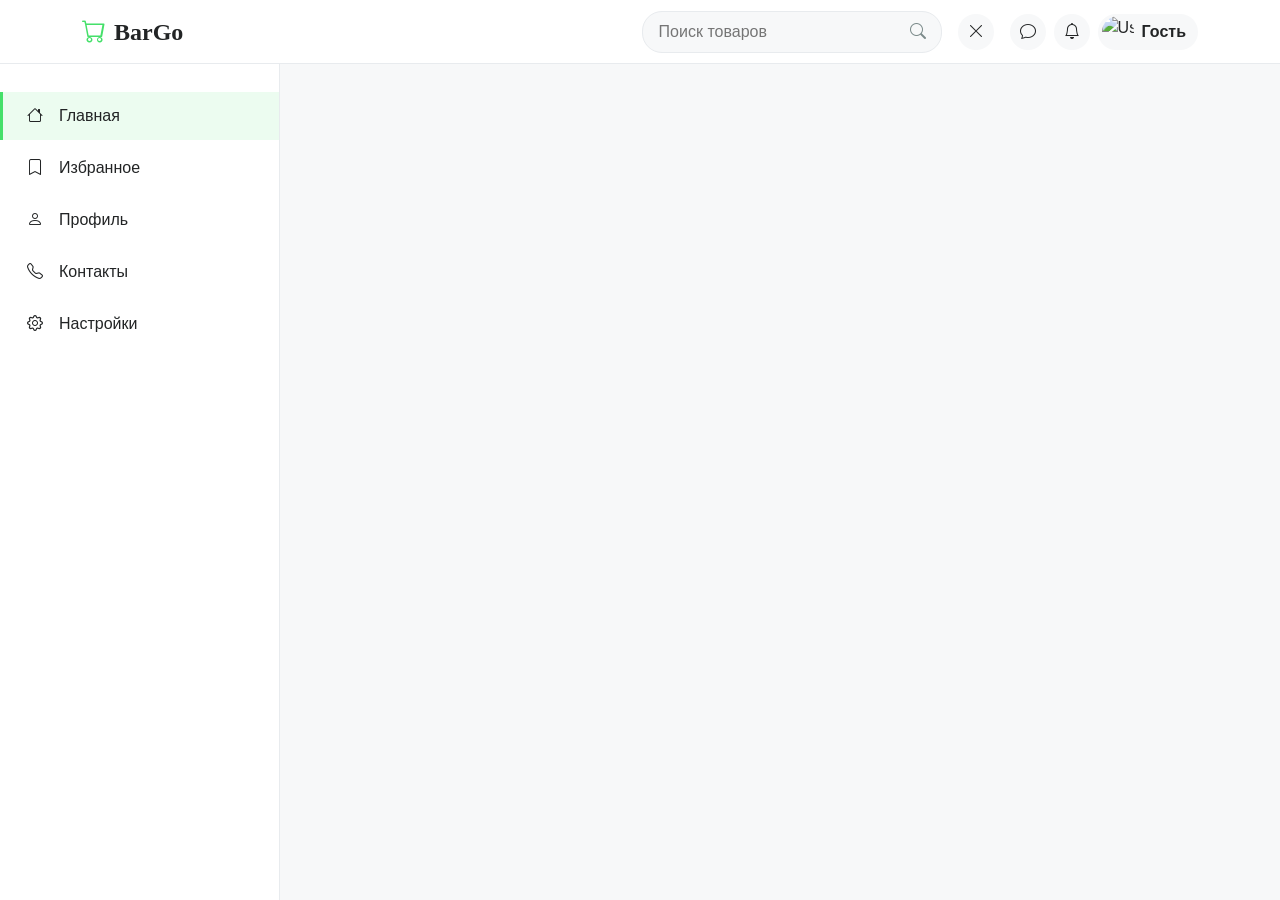
==== commit 1cedb0ef: "Merge branch 'fix_front' of github.com:Yerl1/BarGo into feat/fix_api_services" ====
--- a/web/consumer/index.html
+++ b/web/consumer/index.html
@@ -1,5 +1,9 @@
 <!DOCTYPE html>
 <html lang="ru">
+  <head>
+    <meta charset="UTF-8" />
+    <meta name="viewport" content="width=device-width, initial-scale=1" />
+    <title>BarGo - Поиск товаров</title>
 
 <head>
   <meta charset="UTF-8" />
@@ -9,253 +13,234 @@
     <!-- Bootstrap -->
     <link rel="stylesheet" href="bootstrap-5.3.8-dist/css/bootstrap.css" />
     <link
-      href="https://cdn.jsdelivr.net/npm/bootstrap@5.3.0/dist/css/bootstrap.min.css"
-      rel="stylesheet"
-    />
-    <link
       href="https://cdn.jsdelivr.net/npm/bootstrap-icons@1.11.3/font/bootstrap-icons.min.css"
       rel="stylesheet"
     />
 
-  <!-- Google Fonts -->
-  <link
-    href="https://fonts.googleapis.com/css2?family=Playfair+Display:wght@600&family=Poppins:wght@400;500;700&display=swap"
-    rel="stylesheet" />
-
-  <!-- Leaflet CSS -->
-  <link rel="stylesheet" href="https://unpkg.com/leaflet@1.9.4/dist/leaflet.css" />
-  <link rel="stylesheet" href="https://unpkg.com/leaflet-routing-machine@latest/dist/leaflet-routing-machine.css" />
-
-  <!-- Custom CSS -->
-  <link rel="stylesheet" href="style.css" />
-</head>
-
-<body>
-  <!-- Header -->
-  <header class="header">
-    <div class="container h-100">
-      <div class="d-flex align-items-center justify-content-between h-100">
-        <div class="d-flex align-items-center gap-4">
-          <button class="icon-btn d-lg-none" id="sidebarToggle">
-            <i class="bi bi-list"></i>
-          </button>
-          <a href="#" class="logo d-flex align-items-center gap-2">
-            <i class="bi bi-cart"></i>
-            <span>BarGo</span>
-          </a>
-        </div>
-
-        <form id="searchForm" class="d-flex align-items-center gap-3" autocomplete="off">
-          <div class="position-relative">
-            <input type="text" class="search-input" placeholder="Поиск товаров" id="q" />
-            <i class="bi bi-search position-absolute" style="
+    <!-- Leaflet CSS -->
+    <link
+      rel="stylesheet"
+      href="https://unpkg.com/leaflet@1.9.4/dist/leaflet.css"
+    />
+    <link
+      rel="stylesheet"
+      href="https://unpkg.com/leaflet-routing-machine@latest/dist/leaflet-routing-machine.css"
+    />
+
+    <!-- Custom CSS -->
+    <link rel="stylesheet" href="style.css" />
+  </head>
+
+  <body>
+    <!-- Header -->
+    <header class="header">
+      <div class="container h-100">
+        <div class="d-flex align-items-center justify-content-between h-100">
+          <div class="d-flex align-items-center gap-4">
+            <button class="icon-btn d-lg-none" id="sidebarToggle">
+              <i class="bi bi-list"></i>
+            </button>
+            <a href="#" class="logo d-flex align-items-center gap-2">
+              <i class="bi bi-cart"></i>
+              <span>BarGo</span>
+            </a>
+          </div>
+
+          <form
+            id="searchForm"
+            class="d-flex align-items-center gap-3"
+            autocomplete="off"
+          >
+            <div class="position-relative">
+              <input
+                type="text"
+                class="search-input"
+                placeholder="Поиск товаров"
+                id="q"
+              />
+              <i
+                class="bi bi-search position-absolute"
+                style="
                   right: 16px;
                   top: 50%;
                   transform: translateY(-50%);
                   color: var(--muted);
-                "></i>
+                "
+              ></i>
+            </div>
+
+            <button type="button" class="icon-btn" id="clearBtn">
+              <i class="bi bi-x-lg"></i>
+            </button>
+
+            <div class="d-flex gap-2">
+              <button class="icon-btn">
+                <i class="bi bi-chat"></i>
+              </button>
+              <button class="icon-btn">
+                <i class="bi bi-bell"></i>
+              </button>
+              <div class="dropdown">
+                <button
+                  class="icon-btn dropdown-toggle d-flex align-items-center gap-2"
+                  id="userButton"
+                  data-bs-toggle="dropdown"
+                >
+                  <img
+                    src="https://img.freepik.com/premium-vector/default-avatar-profile-icon-social-media-user-image-gray-avatar-icon-blank-profile-silhouette-vector-illustration_561158-3485.jpg?semt=ais_hybrid&w=740&q=80"
+                    alt="User Photo"
+                    class="rounded-circle"
+                    width="32"
+                    height="32"
+                    id="userAvatar"
+                  />
+                  <span id="userName" class="fw-semibold">Гость</span>
+                </button>
+                <ul class="dropdown-menu dropdown-menu-end" id="userMenu">
+                  <li>
+                    <a class="dropdown-item" href="#"
+                      ><i class="bi bi-pencil-square me-2"></i>Редактировать
+                      профиль</a
+                    >
+                  </li>
+                  <li>
+                    <hr class="dropdown-divider" />
+                  </li>
+                  <li>
+                    <a class="dropdown-item text-danger" href="#" id="logoutBtn"
+                      ><i class="bi bi-box-arrow-right me-2"></i>Выйти</a
+                    >
+                  </li>
+                </ul>
+              </div>
+            </div>
+          </form>
+        </div>
+      </div>
+    </header>
+
+    <!-- Sidebar -->
+    <aside class="sidebar" id="sidebar">
+      <nav class="sidebar-nav">
+        <a href="#" class="nav-link active">
+          <i class="bi bi-house me-3"></i>Главная
+        </a>
+        <a href="#" class="nav-link">
+          <i class="bi bi-bookmark me-3"></i>Избранное
+        </a>
+        <a href="#" class="nav-link">
+          <i class="bi bi-person me-3"></i>Профиль
+        </a>
+        <a href="#" class="nav-link">
+          <i class="bi bi-telephone me-3"></i>Контакты
+        </a>
+        <a href="#" class="nav-link">
+          <i class="bi bi-gear me-3"></i>Настройки
+        </a>
+      </nav>
+    </aside>
+
+    <!-- Auth Modal -->
+    <div class="modal fade" id="authModal" tabindex="-1" aria-hidden="true">
+      <div class="modal-dialog modal-dialog-centered">
+        <div class="modal-content rounded-4 shadow">
+          <div class="modal-header border-0">
+            <h5 class="modal-title" id="authModalLabel">Вход в аккаунт</h5>
+            <button
+              type="button"
+              class="btn-close"
+              data-bs-dismiss="modal"
+              aria-label="Закрыть"
+            ></button>
           </div>
-
-          <button type="button" class="icon-btn" id="clearBtn">
-            <i class="bi bi-x-lg"></i>
-          </button>
-
-          <div class="d-flex gap-2">
-            <button class="icon-btn">
-              <i class="bi bi-chat"></i>
-            </button>
-            <button class="icon-btn">
-              <i class="bi bi-bell"></i>
-            </button>
-            <div class="dropdown">
-              <button class="icon-btn dropdown-toggle d-flex align-items-center gap-2" id="userButton"
-                data-bs-toggle="dropdown">
-                <img
-                  src="https://img.freepik.com/premium-vector/default-avatar-profile-icon-social-media-user-image-gray-avatar-icon-blank-profile-silhouette-vector-illustration_561158-3485.jpg?semt=ais_hybrid&w=740&q=80"
-                  alt="User Photo" class="rounded-circle" width="32" height="32" id="userAvatar" />
-                <span id="userName" class="fw-semibold">Гость</span>
+          <div class="modal-body">
+            <!-- Login Form -->
+            <form id="loginForm" autocomplete="off">
+              <div class="mb-3">
+                <label for="loginEmail" class="form-label">Email</label>
+                <input
+                  type="email"
+                  class="form-control"
+                  id="loginEmail"
+                  placeholder="Введите email"
+                  required
+                />
+              </div>
+              <div class="mb-3">
+                <label for="loginPassword" class="form-label">Пароль</label>
+                <input
+                  type="password"
+                  class="form-control"
+                  id="loginPassword"
+                  placeholder="Введите пароль"
+                  required
+                />
+              </div>
+              <div id="loginError" class="text-danger small d-none mb-2"></div>
+              <button type="submit" class="btn btn-primary w-100">Войти</button>
+            </form>
+
+            <!-- Register Form -->
+            <form id="signupForm" class="d-none mt-3" autocomplete="off">
+              <div class="row">
+                <div class="col-md-6 mb-2">
+                  <input
+                    type="text"
+                    class="form-control"
+                    id="signupFirstname"
+                    placeholder="Имя"
+                    required
+                  />
+                </div>
+                <div class="col-md-6 mb-2">
+                  <input
+                    type="text"
+                    class="form-control"
+                    id="signupLastname"
+                    placeholder="Фамилия"
+                    required
+                  />
+                </div>
+              </div>
+              <div class="mb-2">
+                <input
+                  type="email"
+                  class="form-control"
+                  id="signupEmail"
+                  placeholder="Email"
+                  required
+                />
+              </div>
+              <div class="mb-2">
+                <input
+                  type="tel"
+                  class="form-control"
+                  id="signupPhone"
+                  placeholder="Телефон"
+                  required
+                />
+              </div>
+              <div class="mb-2">
+                <input
+                  type="password"
+                  class="form-control"
+                  id="signupPassword"
+                  placeholder="Пароль"
+                  required
+                />
+              </div>
+              <div id="signupError" class="text-danger small d-none mb-2"></div>
+              <button type="submit" class="btn btn-success w-100">
+                Создать аккаунт
               </button>
-              <ul class="dropdown-menu dropdown-menu-end" id="userMenu">
-                <li>
-                  <a class="dropdown-item" href="#"><i class="bi bi-pencil-square me-2"></i>Редактировать
-                    профиль</a>
-                </li>
-                <li>
-                  <hr class="dropdown-divider" />
-                </li>
-                <li>
-                  <a class="dropdown-item text-danger" href="#" id="logoutBtn"><i
-                      class="bi bi-box-arrow-right me-2"></i>Выйти</a>
-                </li>
-              </ul>
+            </form>
+            <!-- Switch link -->
+            <div class="text-center mt-3">
+              <a href="#" id="switchAuth" class="small text-primary"
+                >Нет аккаунта? Зарегистрируйтесь</a
+              >
             </div>
           </div>
-        </form>
-      </div>
-    </div>
-  </header>
-
-  <!-- Sidebar -->
-  <aside class="sidebar" id="sidebar">
-    <nav class="sidebar-nav">
-      <a href="#" class="nav-link active">
-        <i class="bi bi-house me-3"></i>Главная
-      </a>
-      <a href="#" class="nav-link">
-        <i class="bi bi-bookmark me-3"></i>Избранное
-      </a>
-      <a href="#" class="nav-link">
-        <i class="bi bi-person me-3"></i>Профиль
-      </a>
-      <a href="#" class="nav-link">
-        <i class="bi bi-telephone me-3"></i>Контакты
-      </a>
-      <a href="#" class="nav-link">
-        <i class="bi bi-gear me-3"></i>Настройки
-      </a>
-    </nav>
-  </aside>
-
-  <!-- Auth Modal -->
-  <div class="modal fade" id="authModal" tabindex="-1" aria-hidden="true">
-    <div class="modal-dialog modal-dialog-centered">
-      <div class="modal-content rounded-4 shadow">
-        <div class="modal-header border-0">
-          <h5 class="modal-title" id="authModalLabel">Вход в аккаунт</h5>
-          <button type="button" class="btn-close" data-bs-dismiss="modal" aria-label="Закрыть"></button>
-        </div>
-        <div class="modal-body">
-          <!-- Login Form -->
-          <form id="loginForm" autocomplete="off">
-            <div class="mb-3">
-              <label for="loginEmail" class="form-label">Email</label>
-              <input type="email" class="form-control" id="loginEmail" placeholder="Введите email" required />
-            </div>
-            <div class="mb-3">
-              <label for="loginPassword" class="form-label">Пароль</label>
-              <input type="password" class="form-control" id="loginPassword" placeholder="Введите пароль" required />
-            </div>
-            <div id="loginError" class="text-danger small d-none mb-2"></div>
-            <button type="submit" class="btn btn-primary w-100">Войти</button>
-          </form>
-
-          <!-- Register Form -->
-          <form id="signupForm" class="d-none mt-3" autocomplete="off">
-            <div class="row">
-              <div class="col-md-6 mb-2">
-                <input type="text" class="form-control" id="signupFirstname" placeholder="Имя" required />
-              </div>
-              <div class="col-md-6 mb-2">
-                <input type="text" class="form-control" id="signupLastname" placeholder="Фамилия" required />
-              </div>
-            </div>
-            <div class="mb-2">
-              <input type="email" class="form-control" id="signupEmail" placeholder="Email" required />
-            </div>
-            <div class="mb-2">
-              <input type="tel" class="form-control" id="signupPhone" placeholder="Телефон" required />
-            </div>
-            <div class="mb-2">
-              <input type="password" class="form-control" id="signupPassword" placeholder="Пароль" required />
-            </div>
-            <div id="signupError" class="text-danger small d-none mb-2"></div>
-            <button type="submit" class="btn btn-success w-100">
-              Создать аккаунт
-            </button>
-          </form>
-          <!-- Switch link -->
-          <div class="text-center mt-3">
-            <a href="#" id="switchAuth" class="small text-primary">Нет аккаунта? Зарегистрируйтесь</a>
-          </div>
-        </div>
-      </div>
-    </div>
-  </div>
-
-  <!-- Main Content -->
-  <main class="main-content">
-    <h1 class="page-title">Товары</h1>
-
-    <!-- Filters Section -->
-    <section class="filters-section">
-      <div class="row g-3">
-        <div class="col-md-3">
-          <div class="filter-group">
-            <label class="filter-label">Категория</label>
-            <select class="filter-select" id="categoryFilter">
-              <option value="">Все категории</option>
-              <option value="овощи">Овощи</option>
-              <option value="молочные">Молочные продукты</option>
-              <option value="хлеб">Хлеб</option>
-              <option value="яйца">Яйца</option>
-              <option value="мясо">Мясо</option>
-              <option value="электроника">Электроника</option>
-            </select>
-          </div>
-        </div>
-        <div class="col-md-3">
-          <div class="filter-group">
-            <label class="filter-label">Бренд</label>
-            <select class="filter-select" id="brandFilter">
-              <option value="">Все бренды</option>
-              <option value="duracell">Duracell</option>
-            </select>
-          </div>
-        </div>
-        <div class="col-md-3">
-          <div class="filter-group">
-            <label class="filter-label">Ценовой диапазон</label>
-            <div class="d-flex gap-2">
-              <input type="number" class="filter-input" placeholder="Мин" id="priceMin" />
-              <input type="number" class="filter-input" placeholder="Макс" id="priceMax" />
-            </div>
-          </div>
-        </div>
-        <div class="col-md-3">
-          <div class="filter-group">
-            <label class="filter-label">Сортировка</label>
-            <select class="filter-select" id="sortSelect">
-              <option value="relevance" selected>По популярности</option>
-              <option value="price_asc">Цена: по возрастанию</option>
-              <option value="price_desc">Цена: по убыванию</option>
-              <option value="distance_asc">Расстояние: ближайшие</option>
-            </select>
-          </div>
-        </div>
-        <div class="col-12">
-          <div class="d-flex gap-2">
-            <button class="btn-apply" id="applyFilters">
-              Применить фильтры
-            </button>
-            <button class="btn-reset" id="clearBtn">Сбросить</button>
-          </div>
-        </div>
-      </div>
-    </section>
-
-    <!-- Active Filters -->
-    <div class="active-filters" id="activeFilters">
-      <span class="filter-chip d-none" id="activeQueryChip"></span>
-      <span class="filter-chip d-none" id="activeSortChip"></span>
-      <button type="button" class="btn-reset d-none" id="clearAll">
-        Сбросить всё
-      </button>
-    </div>
-
-    <!-- Controls -->
-    <div class="controls-row">
-      <div class="results-count">
-        Найдено: <strong id="foundCount">—</strong> товаров
-      </div>
-
-      <div class="d-flex align-items-center gap-3">
-        <div class="view-tabs">
-          <button class="view-tab active" data-view="grid">
-            <i class="bi bi-grid"></i> Сетка
-          </button>
-          <button class="view-tab" data-view="map">
-            <i class="bi bi-map"></i> Карта
-          </button>
         </div>
       </div>
     </div>
@@ -298,4 +283,4 @@
   <script src="map.js"></script>
 </body>
 
-</html>+</html>
